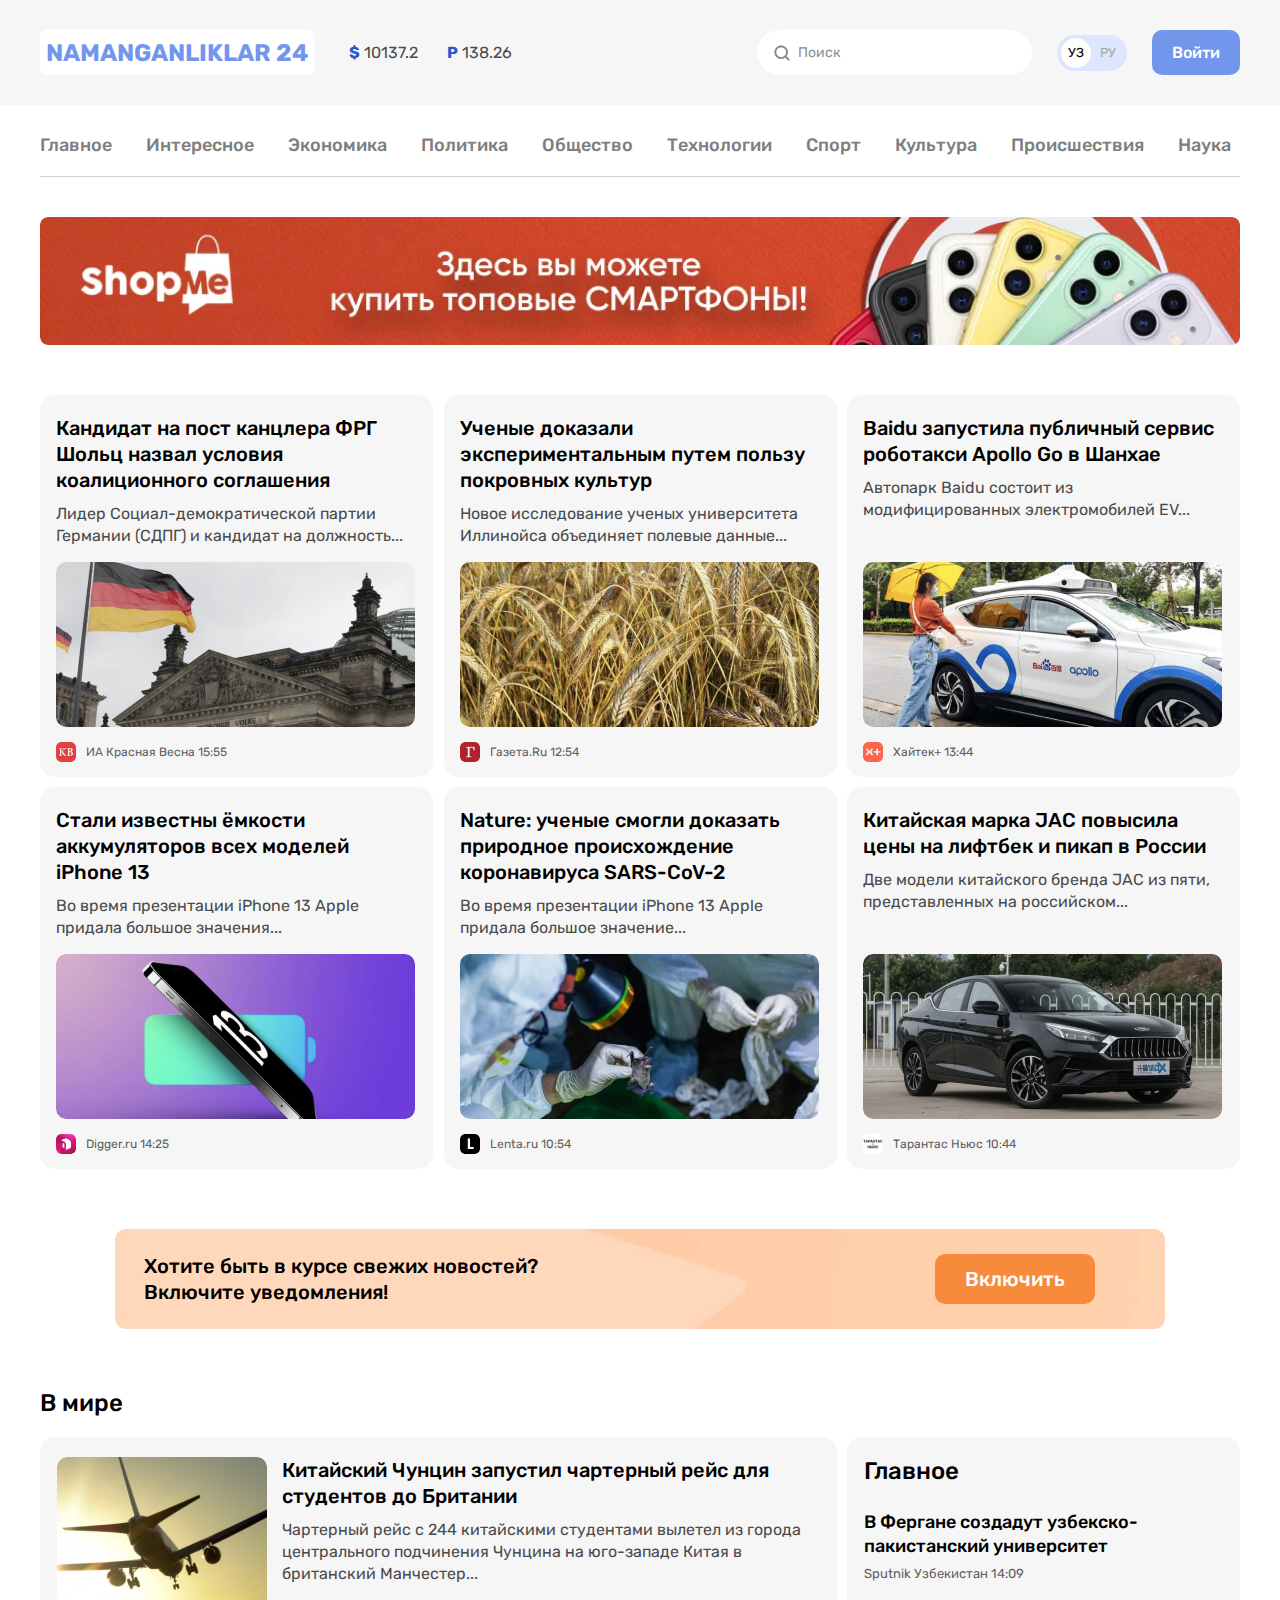
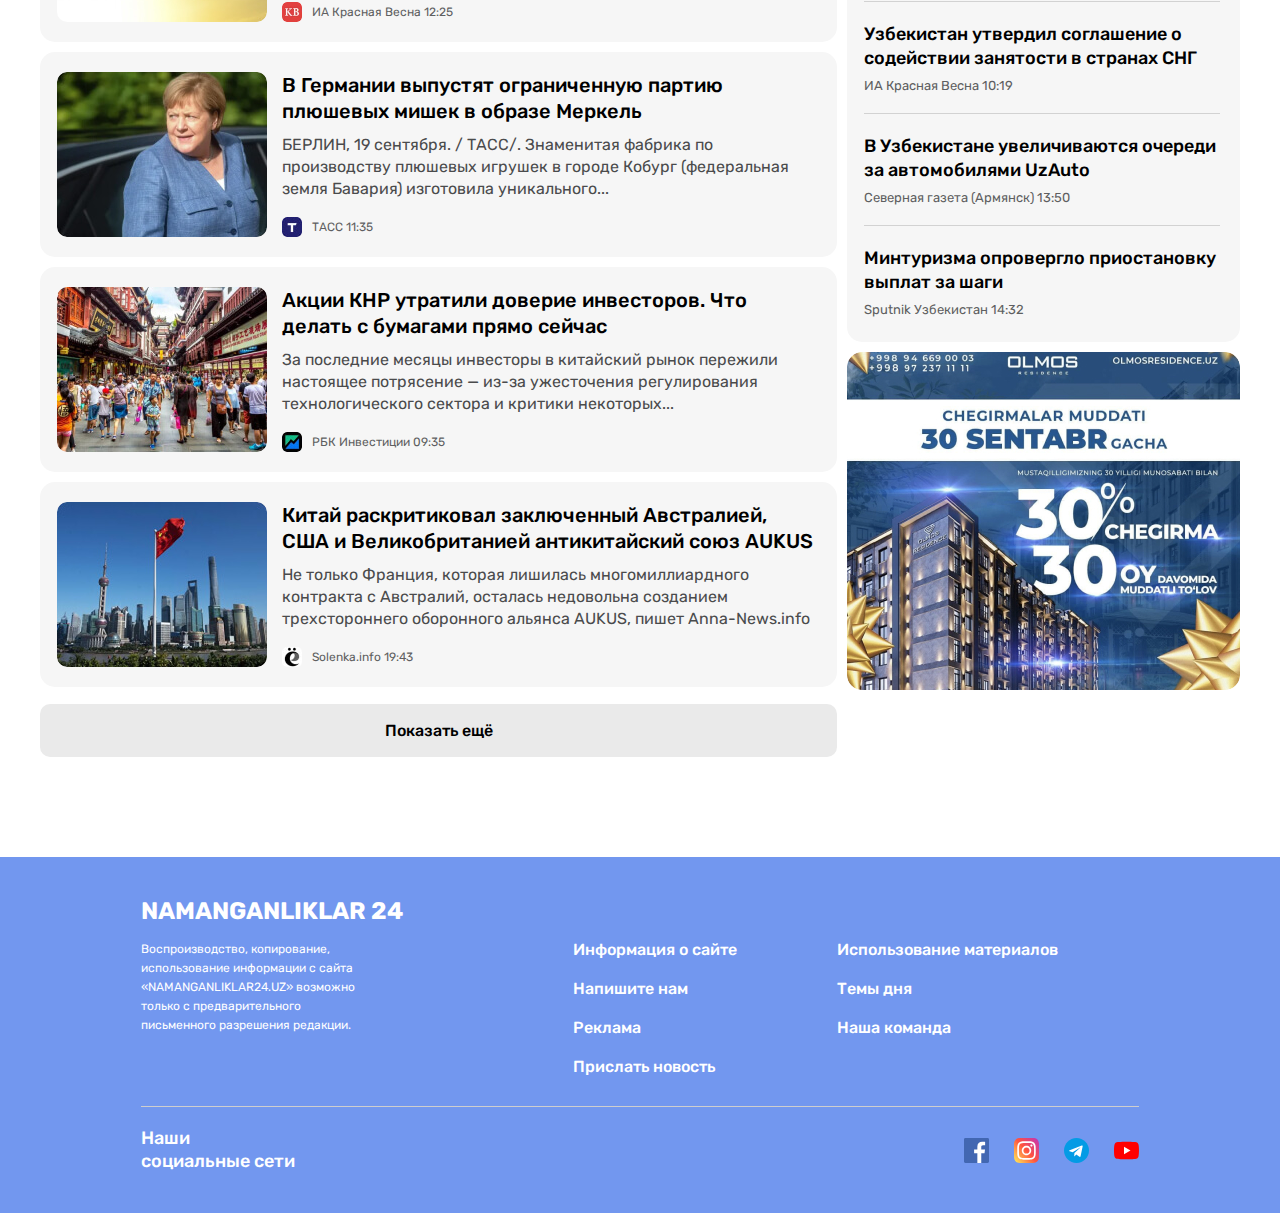
==== index.html @ 3f154f1f "add" ====
<!DOCTYPE html>
<html lang="uz">
<head>
  <meta charset="UTF-8">
  <meta http-equiv="X-UA-Compatible" content="IE=edge">
  <meta name="viewport" content="width=device-width, initial-scale=1.0">
  <title>Namanganliklar 24</title>
  <link rel="preconnect" href="https://fonts.googleapis.com">
  <link rel="preconnect" href="https://fonts.gstatic.com" crossorigin>
  <link href="https://fonts.googleapis.com/css2?family=Rubik:wght@400;500;700&display=swap" rel="stylesheet">
  <link rel="stylesheet" href="/styles/normalize.css">
  <link rel="stylesheet" href="/styles/styles.css">
</head>
<body>
    <header class="site-header">
			<div class="container site-header-wrapper">
				<div class="site-header__col-1">
					<a href="#" class="site-logo site-logo--blue">namanganliklar 24</a>
					<div class="currency-info-wrapper">
						<span class="currency-info">
							<span class="currency-info__icon">&#36;</span>
							10137.2
						</span>
						<span class="currency-info">
							<span class="currency-info__icon">p</span>
							138.26
						</span>
					</div>
				</div>
				<ul class="site-header__col-2">
					<li class=" site-header-lists">
						<form class="search-wrapper" action="https://echo.htmlacademy.ru" method="GET">
							<button type="submit" class="search-button">
								<img class="search-button__img" src="/img/search.svg" alt="search icon">
							</button>
							<input type="search" name="search" id="search" placeholder="Поиск" aria-label="Поиск" required>
						</form>
					</li>
					<li class="lang-current site-header-lists">
						<a class="lang-current__link lang-current--active" href="#">уз</a>
						<a class="lang-current__link" href="#">ру</a>
					</li>
					<li class="site-header-lists">
						<button type="submit" class="btn btn--primary">Войти</button>
					</li>
				</ul>
			</div>
    </header>

	<nav class="navigation">
		<ul class="container site-nav">
			<li class="site-nav-lists">
				<a class="site-nav-links" href="#">Главное</a>
			</li>
			<li class="site-nav-lists">
				<a class="site-nav-links" href="#">Интересное</a>
			</li>
			<li class="site-nav-lists">
				<a class="site-nav-links" href="#">Экономика</a>
			</li>
			<li class="site-nav-lists">
				<a class="site-nav-links" href="#">Политика</a>
			</li>
			<li class="site-nav-lists">
				<a class="site-nav-links" href="#">Общество</a>
			</li>
			<li class="site-nav-lists">
				<a class="site-nav-links" href="#">Технологии</a>
			</li>
			<li class="site-nav-lists">
				<a class="site-nav-links" href="#">Спорт</a>
			</li>
			<li class="site-nav-lists">
				<a class="site-nav-links" href="#">Культура</a>
			</li>
			<li class="site-nav-lists">
				<a class="site-nav-links" href="#">Происшествия</a>
			</li>
			<li class="site-nav-lists">
				<a class="site-nav-links" href="#">Наука</a>
			</li>
		</ul>
		<hr class="highlight-line">
	</nav>
	<aside class="index-promo container">
		<a href="#" target="_blank">
			<img class="index-promo__img" src="/img/index-promo.jpg" alt="smartfon rasmi" width="1200" height="128" srcset="/img/index-promo.jpg 1x, /img/index-promo@2x.jpg 2x">
		</a>
	</aside>

	<main class="main-content">
		<div class="container news-grid">
			<article class="news-grid__item">
				<a href="#" class="news-grid-title title-md">
					Кандидат на пост канцлера ФРГ Шольц назвал условия коалиционного соглашения
				</a>
				<p class="news-grid-text">
					Лидер Социал-демократической партии Германии (СДПГ) и кандидат на должность...
				</p>
				<a class="list-news-img-wrapper" href="#">
					<img class="list-news__img" src="/img/flag-detschland.jpg" alt="flag-detschland" width="359" height="165" srcset="/img/flag-detschland.jpg 1x, /img/flag-detschland@2x.jpg 2x">
				</a>
				<footer class="news-footer-icons">
					<img class="news-footer-icon" src="/img/kv.jpg" alt="icon-krasnaya-vesna" width="20" height="20">
					<span class="news-footer-desc">ИА Красная Весна</span>
					<time class="news-footer-time" datetime="15:55:00">15:55</time>
				</footer>
			</article>
			<article class="news-grid__item">
				<a href="#" class="news-grid-title title-md">
					Ученые доказали экспериментальным путем пользу покровных культур
				</a>
				<p class="news-grid-text">
					Новое исследование ученых университета Иллинойса объединяет полевые данные...
				</p>
				<a class="list-news-img-wrapper" href="#">
					<img class="list-news__img" src="/img/image-2.jpg" alt="wheat" width="359" height="165" srcset="/img/image-2.jpg 1x, /img/image-2@2x.jpg 2x">
				</a>
				<footer class="news-footer-icons">
					<img class="news-footer-icon" src="/img/gazeta-ru.jpg" alt="icon-gazetaRu" width="20" height="20">
					<span class="news-footer-desc">Газета.Ru</span>
					<time class="news-footer-time" datetime="12:54:00">12:54</time>
				</footer>
			</article>
			<article class="news-grid__item">
				<a href="#" class="news-grid-title title-md">
					Baidu запустила публичный сервис роботакси Apollo Go в Шанхае
				</a>
				<p class="news-grid-text">
					Автопарк Baidu состоит из модифицированных электромобилей EV...
				</p>
				<a class="list-news-img-wrapper" href="#">
					<img class="list-news__img" src="/img/image-3.jpg" alt="mashina oldida qiz" width="359" height="165" srcset="/img/image-3.jpg 1x, /img/image-3@2x.jpg 2x">
				</a>
				<footer class="news-footer-icons">
					<img class="news-footer-icon" src="/img/xaytek.jpg" alt="icon-hitech" width="20" height="20">
					<span class="news-footer-desc">Хайтек+</span>
					<time class="news-footer-time" datetime="13:44:00">13:44</time>
				</footer>
			</article>
			<article class="news-grid__item">
				<a href="#" class="news-grid-title title-md">
					Стали известны ёмкости аккумуляторов всех моделей iPhone 13
				</a>
				<p class="news-grid-text">
					Во время презентации iPhone 13 Apple придала большое значения...
				</p>
				<a class="list-news-img-wrapper" href="#">
					<img class="list-news__img" src="/img/image-4.jpg" alt="iphone 13" width="359" height="165" srcset="/img/image-4.jpg 1x, /img/image-4@2x.jpg 2x">
				</a>
				<footer class="news-footer-icons">
					<img class="news-footer-icon" src="/img/digger.jpg" alt="icon-digger" width="20" height="20">
					<span class="news-footer-desc">Digger.ru</span>
					<time class="news-footer-time" datetime="14:25:00">14:25</time>
				</footer>
			</article>
			<article class="news-grid__item">
				<a href="#" class="news-grid-title title-md">
					Nature: ученые смогли доказать природное происхождение коронавируса SARS-CoV-2
				</a>
				<p class="news-grid-text">
					Во время презентации iPhone 13 Apple придала большое значение...
				</p>
				<a class="list-news-img-wrapper" href="#">
					<img class="list-news__img" src="/img/image-5.jpg" alt="doktor" width="359" height="165" srcset="/img/image-5.jpg 1x, /img/image-5@2x.jpg 2x">
				</a>
				<footer class="news-footer-icons">
					<img class="news-footer-icon" src="/img/lenta.jpg" alt="icon-lenta" width="20" height="20">
					<span class="news-footer-desc">Lenta.ru</span>
					<time class="news-footer-time" datetime="10:54:00">10:54</time>
				</footer>
			</article>
			<article class="news-grid__item">
				<a href="#" class="news-grid-title title-md">
					Китайская марка JAC повысила цены на лифтбек и пикап в России
				</a>
				<p class="news-grid-text">
					Две модели китайского бренда JAC из пяти, представленных на российском...
				</p>
				<a class="list-news-img-wrapper" href="#">
					<img class="list-news__img" src="/img/image-6.jpg" alt="img-car" width="359" height="165" srcset="/img/image-6.jpg 1x, /img/image-6@2x.jpg 2x">
				</a>
				<footer class="news-footer-icons">
					<img class="news-footer-icon" src="/img/tarantas-nyus.jpg" alt="icon-tarantas-nyus" width="20" height="20">
					<span class="news-footer-desc">Тарантас Ньюс</span>
					<time class="news-footer-time" datetime="10:44:00">10:44</time>
				</footer>
			</article>
		</div>

		<section class="container">
			<div class="notification-cta">
				<h4 class="notification-cta__title title-md">
					Хотите быть в курсе свежих новостей?
					<br>
					Включите уведомления!
				</h4>
				<button class="btn btn--turn">Включить</button>
			</div>
		</section>
		<section class="container">
			<div class="news-col">
				<div class="news-col__row main-news">
					<h3 class="title-lg main-news__title">В мире</h3>
					<article class="main-news__item">
						<a href="#" class="main-news-img__link">
							<img src="/img/aero.jpg" alt="airplane" class="main-news-img" width="210" height="165" srcset="/img/aero.jpg 1x, /img/aero@2x.jpg 2x">
						</a>
						<div class="main-news__content">
							<a href="#" class="title-md">
								Китайский Чунцин запустил чартерный рейс для студентов до Британии
							</a>
							<p class="main-news__text">
								Чартерный рейс с 244 китайскими студентами вылетел из города центрального подчинения Чунцина на юго-западе Китая в британский Манчестер...
							</p>
							<footer class="news-footer-icons">
								<img class="news-footer-icon" src="/img/kv.jpg" alt="ikonka krasnaya vesna" width="20" height="20" srcset="/img/kv.jpg 1x, /img/kv@2x.jpg 2x">
								<span class="news-footer-desc">ИА Красная Весна</span>
								<time class="news-footer-time" datetime="12:25:00">12:25</time>
							</footer>
						</div>
					</article>
					<article class="main-news__item">
						<a href="#" class="main-news-img__link">
							<img src="/img/women.jpg" alt="women" class="main-news-img" width="210" height="165" srcset="/img/women.jpg 1x, /img/women@2x.jpg 2x">
						</a>
						<div class="main-news__content">
							<a href="#" class="title-md">
								В Германии выпустят ограниченную партию плюшевых мишек в образе Меркель
							</a>
							<p class="main-news__text">
								БЕРЛИН, 19 сентября. / ТАСС/. Знаменитая фабрика по производству плюшевых игрушек в городе Кобург (федеральная земля Бавария) изготовила уникального...
							</p>
							<footer class="news-footer-icons">
								<img class="news-footer-icon" src="/img/tacc.jpg" alt="ikonka tacc" width="20" height="20" srcset="/img/tacc.jpg 1x, /img/tacc@2x.jpg 2x">
								<span class="news-footer-desc">ТАСС</span>
								<time class="news-footer-time" datetime="11:35:00">11:35</time>
							</footer>
						</div>
					</article>
					<article class="main-news__item">
						<a href="#" class="main-news-img__link">
							<img src="/img/aksiya.jpg" alt="bozorda odamla" class="main-news-img" width="210" height="165" srcset="/img/aksiya.jpg 1x, /img/aksiya@2x.jpg 2x">
						</a>
						<div class="main-news__content">
							<a href="#" class="title-md">
								Акции КНР утратили доверие инвесторов. Что делать с бумагами прямо сейчас
							</a>
							<p class="main-news__text">
								За последние месяцы инвесторы в китайский рынок пережили настоящее потрясение — из-за ужесточения регулирования технологического сектора и критики некоторых...
							</p>
							<footer class="news-footer-icons">
								<img class="news-footer-icon" src="/img/icon-rbk.jpg" alt="ikonka rbk" width="20" height="20" srcset="/img/icon-rbk.jpg 1x, /img/icon-rbk@2x.jpg 2x">
								<span class="news-footer-desc">РБК Инвестиции</span>
								<time class="news-footer-time" datetime="09:35:00">09:35</time>
							</footer>
						</div>
					</article>
					<article class="main-news__item">
						<a href="#" class="main-news-img__link">
							<img src="/img/flag-china.jpg" alt="xitoy bayrogi" class="main-news-img" width="210" height="165" srcset="/img/flag-china.jpg 1x, /img/flag-china@2x.jpg 2x">
						</a>
						<div class="main-news__content">
							<a href="#" class="title-md">
								Китай раскритиковал заключенный Австралией, США и Великобританией антикитайский союз AUKUS
							</a>
							<p class="main-news__text">
								Не только Франция, которая лишилась многомиллиардного контракта с Австралий, осталась недовольна созданием трехстороннего оборонного альянса AUKUS, пишет Anna-News.info
							</p>
							<footer class="news-footer-icons">
								<img class="news-footer-icon" src="/img/solenka.jpg" alt="" width="20" height="20" srcset="/img/solenka.jpg 1x, /img/solenka@2x.jpg 2x">
								<span class="news-footer-desc">Solenka.info</span>
								<time class="news-footer-time" datetime="19:43:00">19:43</time>
							</footer>
						</div>
					</article>
					<a href="#" class="show-more">Показать ещё</a>
				</div>
				<div class="news-col__row sidebar">
					<div class="sidebar__row">
						<h3 class="title-lg sidebar__title">Главное</h3>
						<div class="sidebar-content">
							<a href="#" class="title-sm sidebar__subtitle">
								В Фергане создадут узбекско-пакистанский университет
							</a>
							<div class="news-src">
								Sputnik Узбекистан
								<time datetime="14:09:00">14:09</time>
							</div>
						</div>
						<div class="sidebar-content">
							<a href="#" class="title-sm sidebar__subtitle">
								Узбекистан утвердил соглашение о содействии занятости в странах СНГ
							</a>
							<div class="news-src">
								ИА Красная Весна
								<time datetime="10:19:00">10:19</time>
							</div>
						</div>
						<div class="sidebar-content">
							<a href="#" class="title-sm sidebar__subtitle">
								В Узбекистане увеличиваются очереди за автомобилями UzAuto
							</a>
							<div class="news-src">
								Северная газета (Армянск)
								<time datetime="13:50:00">13:50</time>
							</div>
						</div>
						<div class="sidebar-content">
							<a href="#" class="title-sm sidebar__subtitle">
								Минтуризма опровергло приостановку выплат за шаги
							</a>
							<div class="news-src">
								Sputnik Узбекистан
								<time datetime="14:32:00">14:32</time>
							</div>
						</div>
					</div>
					<aside class="sidebar-promo">
						<a class="sidebar-promo__link" href="#" target="_blank">
							<img class="sidebar-promo__img" src="/img/chegirma-30-foiz.jpg" alt="30% chegirma" width="393" height="338" srcset="/img/chegirma-30-foiz.jpg 1x, /img/chegirma-30-foiz@2x.jpg 2x">
						</a>
					</aside>

				</div>
			</div>
		</section>

	</main>

	<!-- SITE FOOTER  -->
	<footer class="site-footer">
		<div class="site-footer-container">
			<div class="site-footer-top">
				<a href="#" class="site-logo site-logo--white">namanganliklar 24</a>
				<div class="site-footer-top__col">
					<p class="site-footer-top__text">
						Воспроизводство, копирование, использование информации с сайта «NAMANGANLIKLAR24.UZ» возможно только с предварительного письменного разрешения редакции.
					</p>
					<ul class="site-footer-top__list">
						<li class="site-footer-top__list-item">
							<a class="site-footer-top__link" href="#">Информация о сайте</a>
						</li>
						<li class="site-footer-top__list-item">
							<a class="site-footer-top__link" href="#">Напишите нам</a>
						</li>
						<li class="site-footer-top__list-item">
							<a class="site-footer-top__link" href="#">Реклама</a>
						</li>
						<li class="site-footer-top__list-item">
							<a class="site-footer-top__link" href="#">Прислать новость</a>
						</li>
					</ul>
					<ul class="site-footer-top__list">
						<li class="site-footer-top__list-item">
							<a class="site-footer-top__link" href="#">Использование материалов</a>
						</li>
						<li class="site-footer-top__list-item">
							<a class="site-footer-top__link" href="#">Темы дня</a>
						</li>
						<li class="site-footer-top__list-item">
							<a class="site-footer-top__link" href="#">Наша команда</a>
						</li>
					</ul>
				</div>
			</div>
			<div class="site-footer-bottom">
				<h5 class="title-sm title-sm--white">Наши <br> социальные сети</h5>
				<ul class="site-footer-bottom__list">
					<li class="site-footer-bottom__list-item">
						<a href="#" class="site-footer-bottom__link">
							<img src="/img/icon-facebook.svg" alt="ikonka facebook" width="25" height="25">
						</a>
					</li>
					<li class="site-footer-bottom__list-item">
						<a href="#" class="site-footer-bottom__link">
							<img src="/img/icon-instagram.svg" alt="ikonka instagram" width="25" height="25">
						</a>
					</li>
					<li class="site-footer-bottom__list-item">
						<a href="#" class="site-footer-bottom__link">
							<img src="/img/icon-telegram.svg" alt="ikonka telegram" width="25" height="25">
						</a>
					</li>
					<li class="site-footer-bottom__list-item">
						<a href="#" class="site-footer-bottom__link">
							<img src="/img/icon-youtube.svg" alt="ikonka youtube" width="25" height="25">
						</a>
					</li>
				</ul>
			</div>
		</div>
	</footer>
</body>
</html>
---- styles/styles.css ----
/* GLOBAL */
*, *::before, *::after {
  box-sizing: border-box;
}
body {
  display: flex;
  flex-direction: column;
  height: 100%;
  margin: 0;
  font-family: "Rubik", "Arial", sans-serif;
  font-size: 16px;
  line-height: 22px;
  color: #4a4b4c;
  background-color: #fff;
}
a {
  display: block;
  text-decoration: none;
  color: #000;
}
p {
  margin: 0;
}
ul {
  margin: 0;
  list-style-type: none;
}
.container {
  width: 100%;
  max-width: 1260px;
  margin: 0 auto;
  padding: 0 30px;
}
button {
  padding: 0;
  cursor: pointer;
}
input {
  padding: 0 6px;
  width: 100%;
}
::placeholder {
  font-size: 14px;
  line-height: 17px;
  color: #8d8d8d;
}
:focus {
  outline: 2px dotted #7296ee;
  outline-offset: 1px;
}
img {
  display: block;
  object-fit: cover;
}
.title-md, .title-lg, .title-sm {
  font-weight: 500;
  color: #000;
}
.title-md {
  display: block;
  margin-bottom: 10px;
  font-size: 20px;
  line-height: 26px;
}
.title-lg {
  margin: 0;
  font-size: 24px;
  line-height: 28px;
}
.title-sm {
  font-size: 18px;
  line-height: 24px;
}
.text-sm {
  font-size: 13px;
  line-height: 15px;
  color: #5e5f61;
}
.more-text {
  font-size: 20px;
  line-height: 30px;
  color: #000;
}
/* HEADER  */
.site-header {
  margin-bottom: 30px;
  padding: 30px 0;
  background-color: #f6f6f6;
}
.site-header-wrapper {
  display: flex;
  justify-content: space-between;
}
.site-header__col-1 {
  display: flex;
  justify-content: space-between;
  align-items: center;
}
.site-logo {
  font-size: 24px;
  font-weight: 700;
  line-height: 28px;
  text-transform: uppercase;
  transition: opacity .4s ease;
}
.site-logo:hover {
  opacity: 0.8;
}
.site-logo:active {
  opacity: 0.6;
}
.site-logo--blue {
  margin-right: 35px;
  padding: 9px 6px 8px;
  border-radius: 7px;
  background-color: #fff;
  color: #7296ee;
}
.currency-info:not(:last-child) {
  margin-right: 25px;
}
.currency-info__icon {
  text-transform: uppercase;
  font-weight: 700;
  line-height: 19px;
  color: #2959ce;
}
.site-header__col-2 {
  display: flex;
  align-items: center;
}
.site-header-lists:not(:last-child) {
  margin-right: 25px;
}
.search-wrapper {
  overflow: hidden;
  display: flex;
  width: 275px;
  height: 45px;
  border-radius: 60px;
}
.search-button {
  padding-left: 15px;
  background-color: #fff;
}
.search-button, #search {
  border: none;
}
.search-button__img {
  vertical-align: bottom;
}
.lang-current {
  display: flex;
  justify-content: space-around;
  width: 70px;
  padding: 3px;
  border-radius: 39px;
  background-color: #dce6ff;
}
.lang-current__link {
  width: 30px;
  display: inline-block;
  border-radius: 50%;
  font-size: 13px;
  line-height: 30px;
  text-transform: uppercase;
  text-align: center;
  color: #a6a6a6;
}
.lang-current--active {
  color: #000;
  background-color: #fff;
}
.btn {
  font-weight: 500;
  line-height: 19px;
  border:none;
  border-radius: 10px;
  padding: 13px 20px;
  color: #fff;
  transition: opacity .4s ease;
}
.btn:hover {
  opacity:0.8;
}
.btn:active {
  opacity:0.6;
}
.btn--primary {
  background-color: #7296ec;
}
/* NAVIGATION */
.navigation {
  margin-bottom: 40px;
}
.site-nav {
  display: flex;
  align-items: center;
  flex-wrap: wrap;
  margin-bottom: 16px;
}
.highlight-line {
  max-width: 1200px;
  height: 1px;
  margin: 0 auto;
  border: none;
  background-color: #d1d1d1;
}
.site-nav-lists:not(:last-child) {
  margin-right: 34px;
}
.site-nav-links {
  display: block;
  margin-bottom: 4px;
  font-size: 18px;
  font-weight: 500;
  line-height: 21px;
  color: #7f7f7f;
  transition: opacity .4s ease;
}
.site-nav-links:hover {
  opacity:0.8;
}
.site-nav-links:active {
  opacity:0.6;
}
.index-promo {
  margin-bottom: 50px;
}
.index-promo__img {
  display: block;
  border-radius: 8px;
}
.main-content {
  flex-grow: 1;
  padding-bottom: 100px;
}
.news-grid {
  display: flex;
  justify-content: space-between;
  flex-wrap: wrap;
  margin-bottom: 50px;
}
.news-grid__item {
  display: flex;
  justify-content: space-between;
  flex-direction: column;
  max-width: 393px;
  margin-bottom: 10px;
  padding:20px 16px 15px;
  border-radius: 15px;
  background-color: #f6f6f6;
}
.news-grid-title {
  display: inline-block;
  transition: color .4s ease, opacity .4s ease;
}
.news-grid-title:hover {
  color:#7296ee;
}
.news-grid-title:active {
  opacity:0.6;
}
.news-grid-text {
  margin-bottom: 15px;
  flex-grow: 1;
}
.list-news-img-wrapper {
  display: block;
  margin-bottom: 15px;
}
.list-news__img {
  display: block;
  border-radius: 10px;
}
.news-footer-icons {
  display: flex;
  align-items: center;
}
.news-footer-icon {
  margin-right: 10px;
  border-radius: 5px;
}
.news-footer-desc, .news-footer-time {
  font-size: 12px;
  line-height: 14px;
  color: #5e5f61;
}
.news-footer-desc {
  margin-right: 3px;
}

/* SITE-CTA */
.notification-cta {
  display: flex;
  justify-content: space-between;
  align-items: center;
  margin-left: 75px;
  margin-right: 75px;
  margin-bottom: 60px;
  padding: 24px 70px 24px 29px;
  border-radius:10px;
  background-image: url(/img/bg-notif.jpg);
  background-repeat: no-repeat;
  background-size: cover;
  background-position: center;
}
.notification-cta__title {
  margin: 0;
}
.btn--turn {
  font-size: 20px;
  line-height: 24px;
  background-color: #f78b3b;
  padding-right: 30px;
  padding-left: 30px;
}

.main-news__title {
  margin-top: 0;
  margin-bottom: 20px;
}
.news-col {
  display: flex;
  flex-wrap: wrap;
  margin-left: -10px;
}
.news-col__row {
  margin-left: 10px;
}
.main-news {
}
.main-news__item {
  width: 797px;
  display: flex;
  padding: 20px 20px 20px 17px;
  border-radius:15px;
  background-color:#f6f6f6;
}
.main-news__item:not(:last-of-type) {
  margin-bottom: 10px;
}
.main-news-img__link {
  margin-right: 15px;
}
.main-news-img {
  display: block;
  border-radius:10px;
}
.main-news__content {
}
.title-md {
}
.main-news__text {
  margin-bottom: 17px;
}
.news-footer-icons {
}
.news-footer-icon {
}
.news-footer-desc {
}
.news-footer-time {
}
.show-more {
  display: block;
  border-radius:10px;
  margin-top: 17px;
  padding-top: 17px;
  padding-bottom: 17px;
  font-weight: 500;
  font-size: 16px;
  line-height: 19px;
  text-align: center;
  background-color:#eaeaea;
}
.sidebar {
  padding-top: 48px;
  width: 393px;
}
.sidebar__row {
  padding-top: 20px;
  padding-left: 17px;
  padding-right: 20px;
  padding-bottom: 25px;
  margin-bottom: 10px;
  background-color:#f6f6f6;
  border-radius:15px;
}
.sidebar__title {
  margin-bottom: 25px;
}
.sidebar-content:not(:last-of-type) {
  padding-bottom: 20px;
  margin-bottom: 20px;


}
.sidebar-content:not(:last-of-type) {
  border-bottom: 1px solid #d2d2d2;
}
.sidebar__subtitle {
  margin-bottom: 8px;
}
.news-src {
  font-size: 13px;
  line-height: 15px;
  color: #5e5f61;
}
.sidebar-promo {
}
.sidebar-promo__link {

}
.sidebar-promo__img {
  border-radius: 15px;
}

/* SITE-FOOTER  */

.site-footer {
  padding: 40px 0;
  background-color: #7297ef;
}
.site-logo--white, .site-footer-top__link, .site-footer-top__text {
  color: #fff;
}
.site-footer-container {
  max-width: 998px;
  width: 100%;
  margin: 0 auto;
}
.site-footer-top {
  padding-bottom: 30px;
  margin-bottom: 20px;
  border-bottom:1px solid #cecece;
}
.site-logo--white {
  margin-bottom: 15px;
}
.site-footer-top__col {
  display: flex;
}
.site-footer-top__text {
  max-width: 229px;
  margin-right: 203px;
  font-size: 12px;
  line-height: 19px;
}
.site-footer-top__list {
  padding: 0;
}
.site-footer-top__list:first-of-type {
  margin-right: 100px;
}
.site-footer-top__list-item:not(:last-child) {
  margin-bottom: 20px;
}
.site-footer-top__link {
  font-weight: 500;
  line-height: 19px;
  transition: opacity .4s ease;
}
.site-footer-top__link:hover {
  opacity:0.6;
}
.site-footer-top__link:active {
  opacity:0.4;
}

.site-footer-bottom {
  display: flex;
  justify-content: space-between;
  align-items: center;
}
.title-sm--white {
  margin: 0;
  line-height: 23px;
  color: #fff;
}
.site-footer-bottom__list {
  padding-left: 0;
  display: flex;
}
.site-footer-bottom__list-item:not(:last-child) {
  margin-right: 25px;
}
.site-footer-bottom__list-item {
  transition: transform .4s ease;
}
.site-footer-bottom__list-item:hover {
  transform: translateY(-5px);
}
.site-footer-bottom__list-item:active {
  transform: scale(1.5);
}



@media
only screen and (-webkit-min-device-pixel-ratio: 2),
only screen and (   min--moz-device-pixel-ratio: 2),
only screen and (     -o-min-device-pixel-ratio: 2/1),
only screen and (        min-device-pixel-ratio: 2),
only screen and (                min-resolution: 192dpi),
only screen and (                min-resolution: 2dppx) { 
  .notification-cta {
    background-image: url(/img/bg-notif@2x.jpg);
  }

}
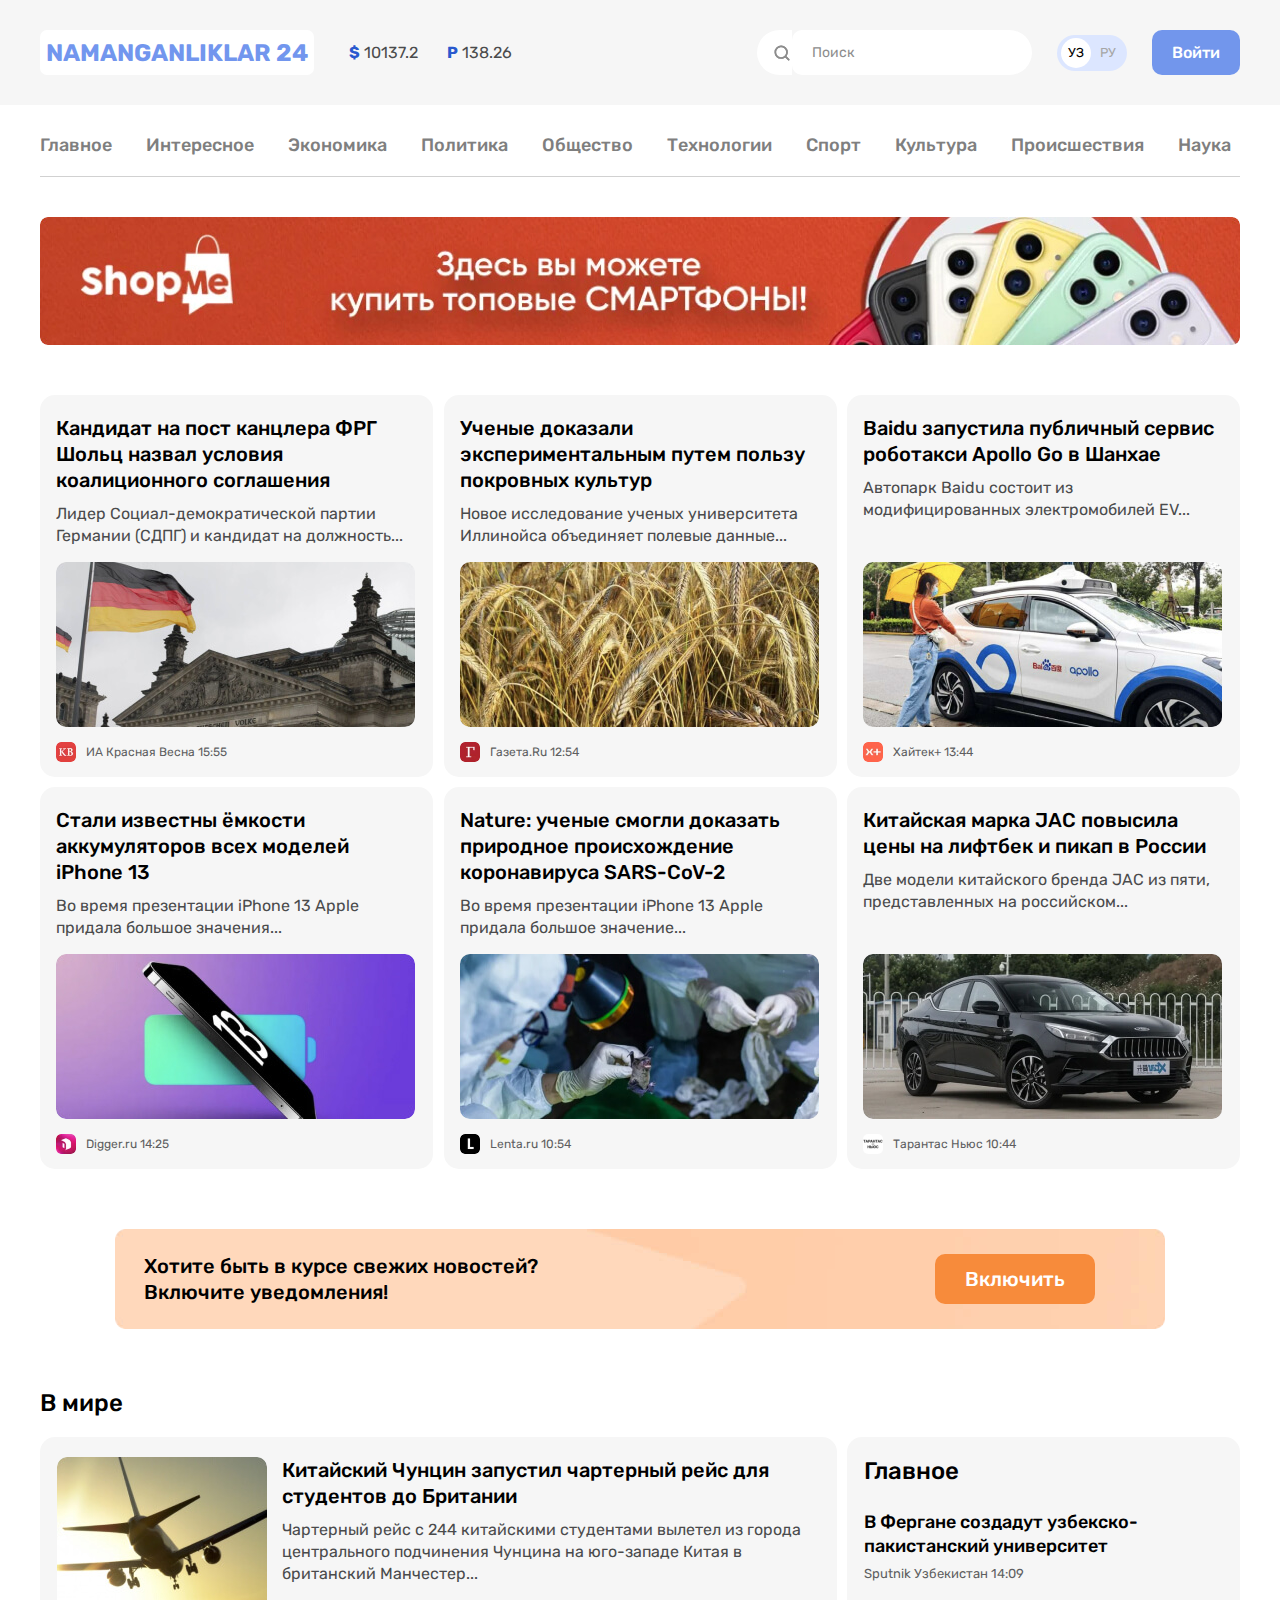
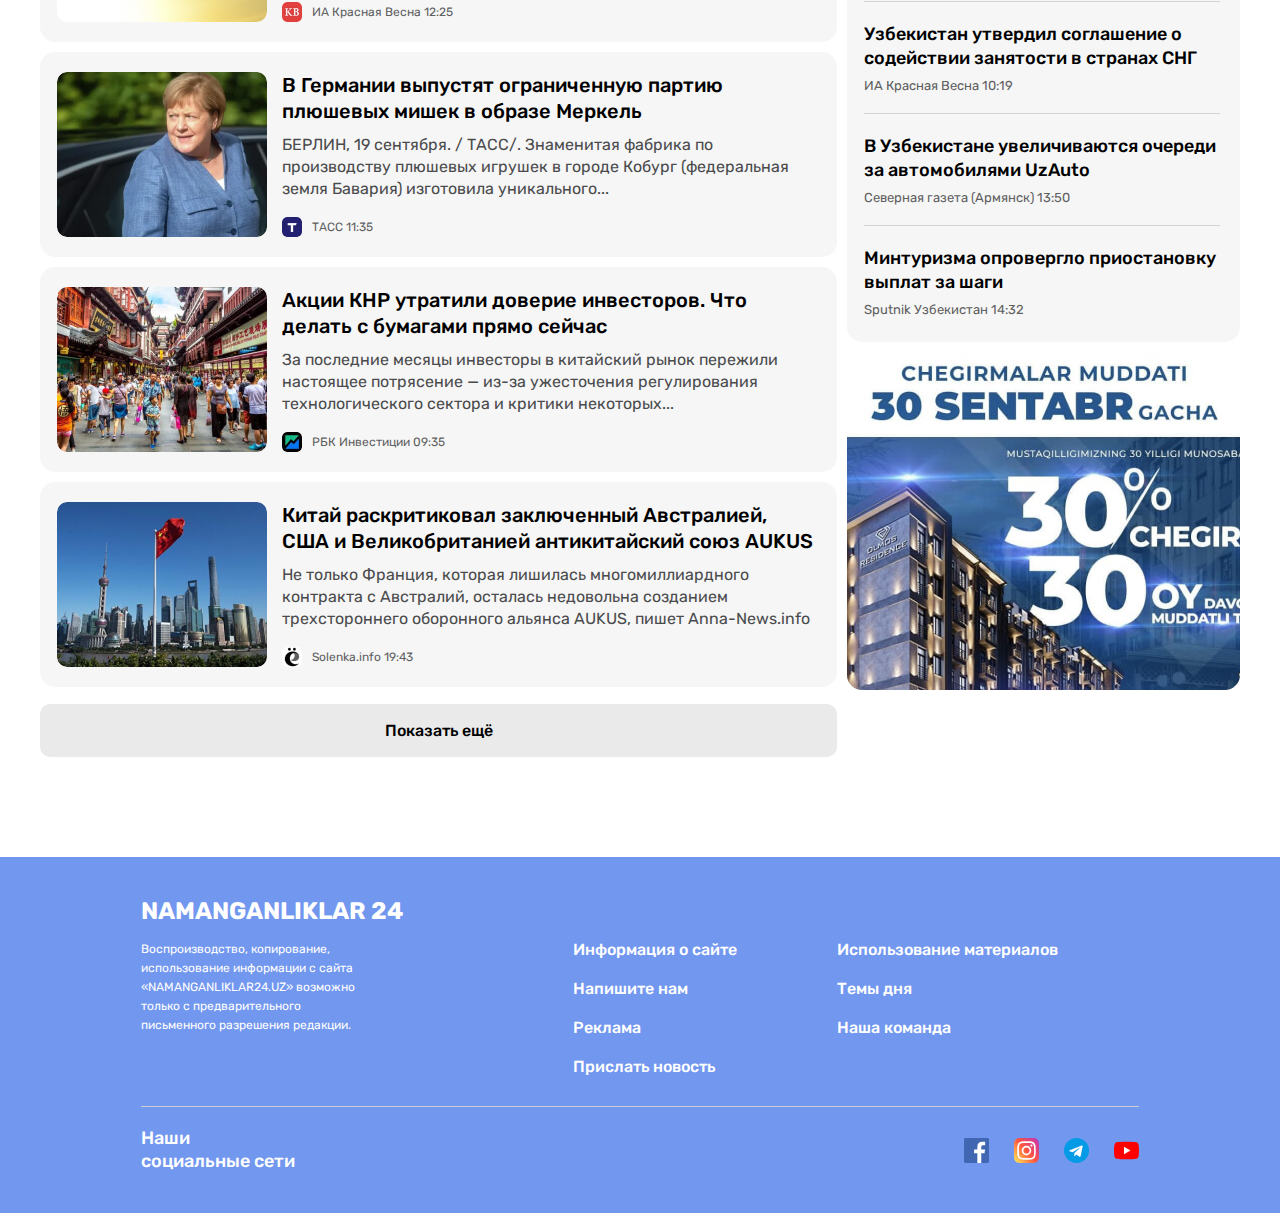
==== commit a5dccd84: "add transition for titles" ====
--- a/index.html
+++ b/index.html
@@ -1,4 +1,3 @@
-
 <!DOCTYPE html>
 <html lang="uz">
 <head>
@@ -13,6 +12,7 @@
   <link rel="stylesheet" href="/styles/styles.css">
 </head>
 <body>
+
     <header class="site-header">
 			<div class="container site-header-wrapper">
 				<div class="site-header__col-1">
@@ -51,10 +51,10 @@
 	<nav class="navigation">
 		<ul class="container site-nav">
 			<li class="site-nav-lists">
-				<a class="site-nav-links" href="#">Главное</a>
-			</li>
-			<li class="site-nav-lists">
-				<a class="site-nav-links" href="#">Интересное</a>
+				<a class="site-nav-links" href="/index.html">Главное</a>
+			</li>
+			<li class="site-nav-lists">
+				<a class="site-nav-links" href="/interesting.html">Интересное</a>
 			</li>
 			<li class="site-nav-lists">
 				<a class="site-nav-links" href="#">Экономика</a>
@@ -92,7 +92,7 @@
 	<main class="main-content">
 		<div class="container news-grid">
 			<article class="news-grid__item">
-				<a href="#" class="news-grid-title title-md">
+				<a href="#" class="news-grid-title title-md title-transition">
 					Кандидат на пост канцлера ФРГ Шольц назвал условия коалиционного соглашения
 				</a>
 				<p class="news-grid-text">
@@ -108,7 +108,7 @@
 				</footer>
 			</article>
 			<article class="news-grid__item">
-				<a href="#" class="news-grid-title title-md">
+				<a href="#" class="news-grid-title title-md title-transition">
 					Ученые доказали экспериментальным путем пользу покровных культур
 				</a>
 				<p class="news-grid-text">
@@ -124,7 +124,7 @@
 				</footer>
 			</article>
 			<article class="news-grid__item">
-				<a href="#" class="news-grid-title title-md">
+				<a href="#" class="news-grid-title title-md title-transition">
 					Baidu запустила публичный сервис роботакси Apollo Go в Шанхае
 				</a>
 				<p class="news-grid-text">
@@ -140,7 +140,7 @@
 				</footer>
 			</article>
 			<article class="news-grid__item">
-				<a href="#" class="news-grid-title title-md">
+				<a href="#" class="news-grid-title title-md title-transition">
 					Стали известны ёмкости аккумуляторов всех моделей iPhone 13
 				</a>
 				<p class="news-grid-text">
@@ -156,7 +156,7 @@
 				</footer>
 			</article>
 			<article class="news-grid__item">
-				<a href="#" class="news-grid-title title-md">
+				<a href="#" class="news-grid-title title-md title-transition">
 					Nature: ученые смогли доказать природное происхождение коронавируса SARS-CoV-2
 				</a>
 				<p class="news-grid-text">
@@ -172,7 +172,7 @@
 				</footer>
 			</article>
 			<article class="news-grid__item">
-				<a href="#" class="news-grid-title title-md">
+				<a href="#" class="news-grid-title title-md title-transition">
 					Китайская марка JAC повысила цены на лифтбек и пикап в России
 				</a>
 				<p class="news-grid-text">
@@ -208,7 +208,7 @@
 							<img src="/img/aero.jpg" alt="airplane" class="main-news-img" width="210" height="165" srcset="/img/aero.jpg 1x, /img/aero@2x.jpg 2x">
 						</a>
 						<div class="main-news__content">
-							<a href="#" class="title-md">
+							<a href="#" class="title-md title-transition">
 								Китайский Чунцин запустил чартерный рейс для студентов до Британии
 							</a>
 							<p class="main-news__text">
@@ -226,7 +226,7 @@
 							<img src="/img/women.jpg" alt="women" class="main-news-img" width="210" height="165" srcset="/img/women.jpg 1x, /img/women@2x.jpg 2x">
 						</a>
 						<div class="main-news__content">
-							<a href="#" class="title-md">
+							<a href="#" class="title-md title-transition">
 								В Германии выпустят ограниченную партию плюшевых мишек в образе Меркель
 							</a>
 							<p class="main-news__text">
@@ -244,7 +244,7 @@
 							<img src="/img/aksiya.jpg" alt="bozorda odamla" class="main-news-img" width="210" height="165" srcset="/img/aksiya.jpg 1x, /img/aksiya@2x.jpg 2x">
 						</a>
 						<div class="main-news__content">
-							<a href="#" class="title-md">
+							<a href="#" class="title-md title-transition">
 								Акции КНР утратили доверие инвесторов. Что делать с бумагами прямо сейчас
 							</a>
 							<p class="main-news__text">
@@ -262,7 +262,7 @@
 							<img src="/img/flag-china.jpg" alt="xitoy bayrogi" class="main-news-img" width="210" height="165" srcset="/img/flag-china.jpg 1x, /img/flag-china@2x.jpg 2x">
 						</a>
 						<div class="main-news__content">
-							<a href="#" class="title-md">
+							<a href="#" class="title-md title-transition">
 								Китай раскритиковал заключенный Австралией, США и Великобританией антикитайский союз AUKUS
 							</a>
 							<p class="main-news__text">
@@ -281,7 +281,7 @@
 					<div class="sidebar__row">
 						<h3 class="title-lg sidebar__title">Главное</h3>
 						<div class="sidebar-content">
-							<a href="#" class="title-sm sidebar__subtitle">
+							<a href="#" class="title-sm sidebar__subtitle title-transition">
 								В Фергане создадут узбекско-пакистанский университет
 							</a>
 							<div class="news-src">
@@ -290,7 +290,7 @@
 							</div>
 						</div>
 						<div class="sidebar-content">
-							<a href="#" class="title-sm sidebar__subtitle">
+							<a href="#" class="title-sm sidebar__subtitle title-transition">
 								Узбекистан утвердил соглашение о содействии занятости в странах СНГ
 							</a>
 							<div class="news-src">
@@ -299,7 +299,7 @@
 							</div>
 						</div>
 						<div class="sidebar-content">
-							<a href="#" class="title-sm sidebar__subtitle">
+							<a href="#" class="title-sm sidebar__subtitle title-transition">
 								В Узбекистане увеличиваются очереди за автомобилями UzAuto
 							</a>
 							<div class="news-src">
@@ -308,7 +308,7 @@
 							</div>
 						</div>
 						<div class="sidebar-content">
-							<a href="#" class="title-sm sidebar__subtitle">
+							<a href="#" class="title-sm sidebar__subtitle title-transition">
 								Минтуризма опровергло приостановку выплат за шаги
 							</a>
 							<div class="news-src">
@@ -319,7 +319,7 @@
 					</div>
 					<aside class="sidebar-promo">
 						<a class="sidebar-promo__link" href="#" target="_blank">
-							<img class="sidebar-promo__img" src="/img/chegirma-30-foiz.jpg" alt="30% chegirma" width="393" height="338" srcset="/img/chegirma-30-foiz.jpg 1x, /img/chegirma-30-foiz@2x.jpg 2x">
+							<img class="sidebar-promo__img" src="/img/30-chegirma.jpg" alt="30% chegirma" width="393" height="338" srcset="/img/30-chegirma.jpg 1x, /img/30-chegirma@2x.jpg 2x">
 						</a>
 					</aside>
 
@@ -343,7 +343,7 @@
 							<a class="site-footer-top__link" href="#">Информация о сайте</a>
 						</li>
 						<li class="site-footer-top__list-item">
-							<a class="site-footer-top__link" href="#">Напишите нам</a>
+							<a class="site-footer-top__link" href="/write-to-us.html">Напишите нам</a>
 						</li>
 						<li class="site-footer-top__list-item">
 							<a class="site-footer-top__link" href="#">Реклама</a>
--- a/styles/styles.css
+++ b/styles/styles.css
@@ -1,6 +1,9 @@
 /* GLOBAL */
 *, *::before, *::after {
   box-sizing: border-box;
+}
+html {
+  height: 100%;
 }
 body {
   display: flex;
@@ -55,6 +58,13 @@
 .title-md, .title-lg, .title-sm {
   font-weight: 500;
   color: #000;
+  transition:color .3s ease;
+}
+.title-transition:hover {
+  color:#7296ee;
+}
+.title-transition:active {
+  color:#517ee6;
 }
 .title-md {
   display: block;
@@ -347,10 +357,6 @@
   display: block;
   border-radius:10px;
 }
-.main-news__content {
-}
-.title-md {
-}
 .main-news__text {
   margin-bottom: 17px;
 }
@@ -373,6 +379,13 @@
   line-height: 19px;
   text-align: center;
   background-color:#eaeaea;
+  transition:background-color .4s ease;
+}
+.show-more:hover {
+  background-color:rgba(0, 0, 0, 0.15);
+}
+.show-more:active {
+  background-color:rgba(0, 0, 0, 0.2);
 }
 .sidebar {
   padding-top: 48px;
@@ -495,6 +508,86 @@
   transform: scale(1.5);
 }
 
+/* page write-to-us  */
+.main-content {
+}
+.container {
+}
+.title-lg {
+}
+.write-to-us__title {
+  margin-bottom: 20px;
+}
+.write-to-us-wrapper {
+  display: flex;
+}
+.write-to-us__form {
+  flex-grow: 1;
+  margin-right: 10px;
+}
+.write-to-us__inputs {
+  margin-bottom: 20px;
+}
+.write-to-us-wrapper {
+  display: flex;
+}
+.name-number-wrapper {
+  display: flex;
+  margin-bottom: 10px;
+}
+.input-name {
+  margin-right: 10px;
+}
+.input-email {
+  margin-bottom: 10px;
+}
+input, textarea {
+  padding: 18px 20px;
+  border: 1px solid rgba(0, 0, 0, 0.2);
+  border-radius:10px;
+}
+textarea {
+  display: block;
+  resize: none;
+  width: 100%;
+  min-height: 180px;
+}
+.textarea-message {
+  margin: 0;
+}
+.btn-wrapper {
+  text-align: right;
+}
+.btn-send {
+  padding: 17px 30px;
+}
+.our-info {
+  flex-grow: 1;
+  height: 310px;
+  padding: 40px 25px;
+  background-color:#f6f6f6;
+  border-radius:10px;
+}
+.our-info-item:not(:last-child) {
+  border-bottom: 1px solid #d2d2d2;
+  margin-bottom: 20px;
+}
+.our-info__title {
+  margin: 0;
+  margin-bottom: 7px;
+  font-weight: 500;
+  font-size: 20px;
+  line-height: 24px;
+  color:#000;
+}
+.our-info__text {
+  margin-bottom: 20px;
+  line-height: 19px;
+  color:#000;
+}
+
+
+
 
 
 @media
@@ -503,7 +596,7 @@
 only screen and (     -o-min-device-pixel-ratio: 2/1),
 only screen and (        min-device-pixel-ratio: 2),
 only screen and (                min-resolution: 192dpi),
-only screen and (                min-resolution: 2dppx) { 
+only screen and (                min-resolution: 2dppx) {
   .notification-cta {
     background-image: url(/img/bg-notif@2x.jpg);
   }
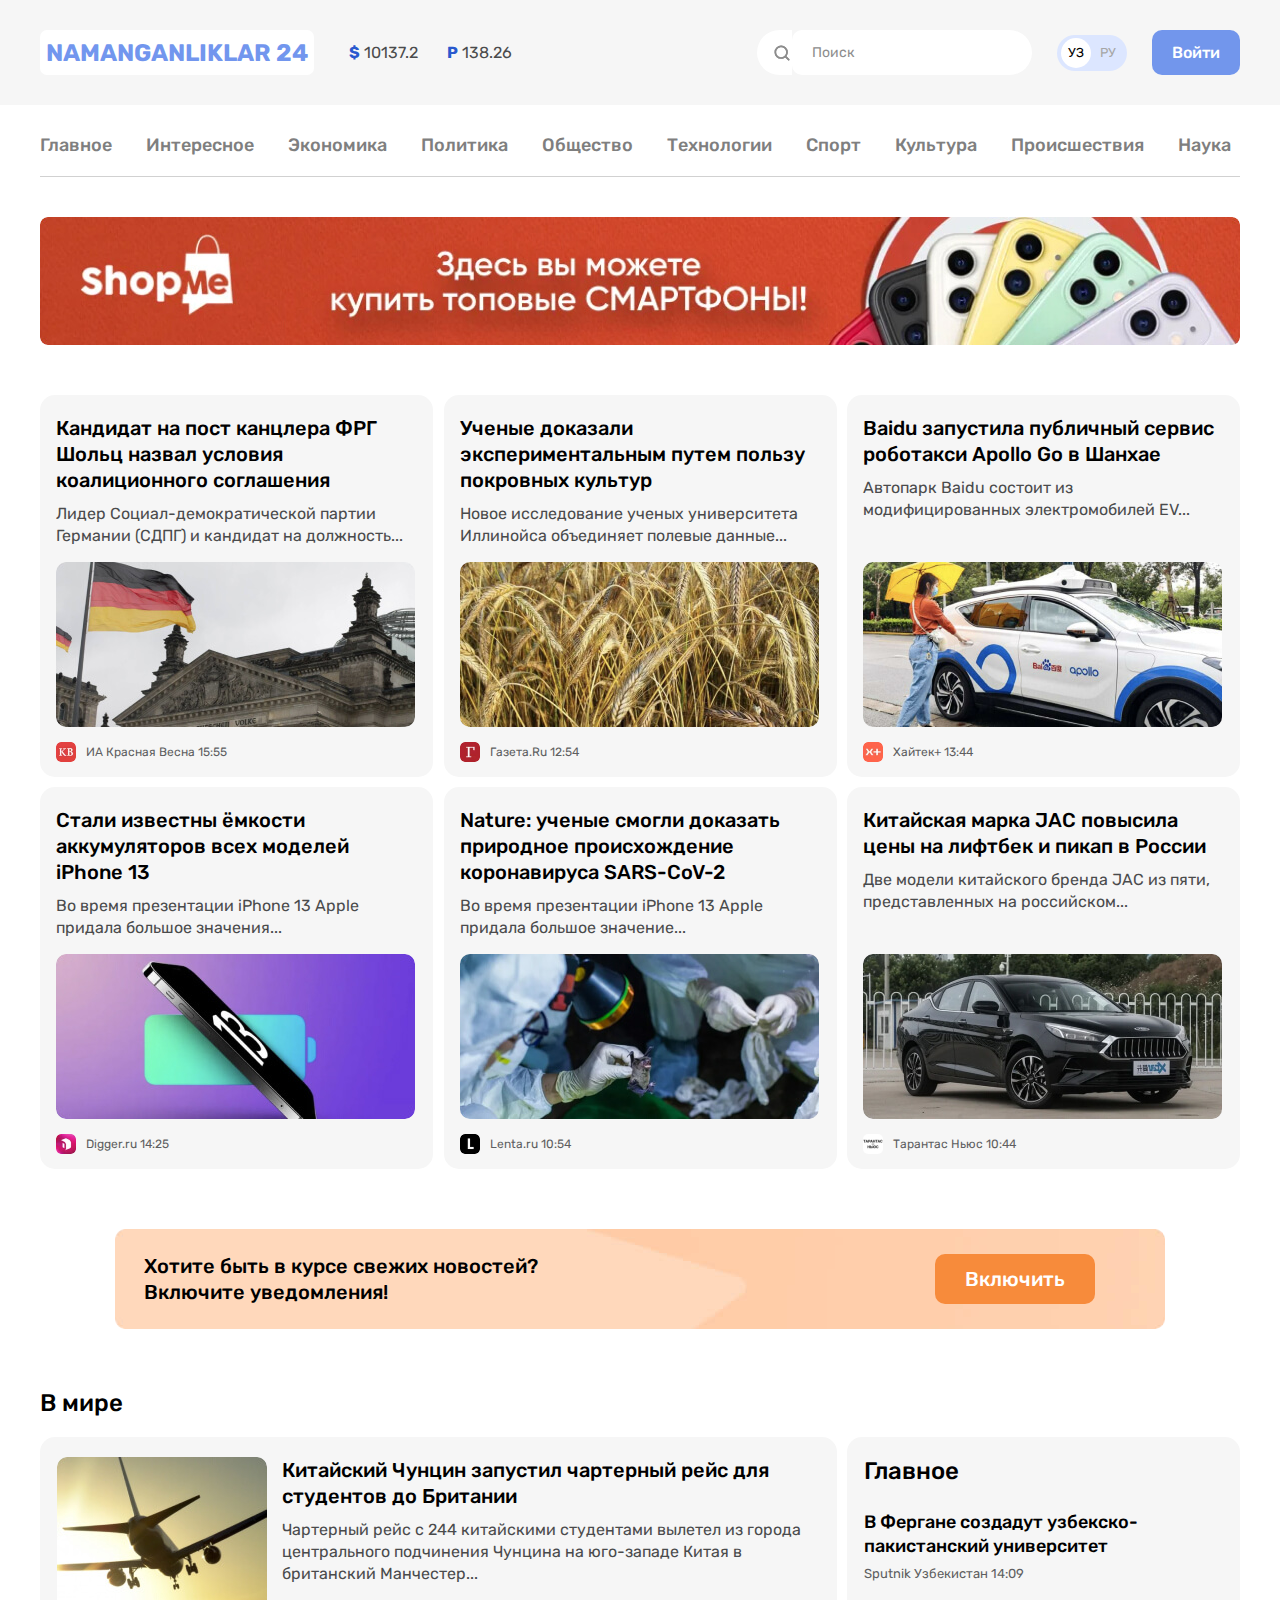
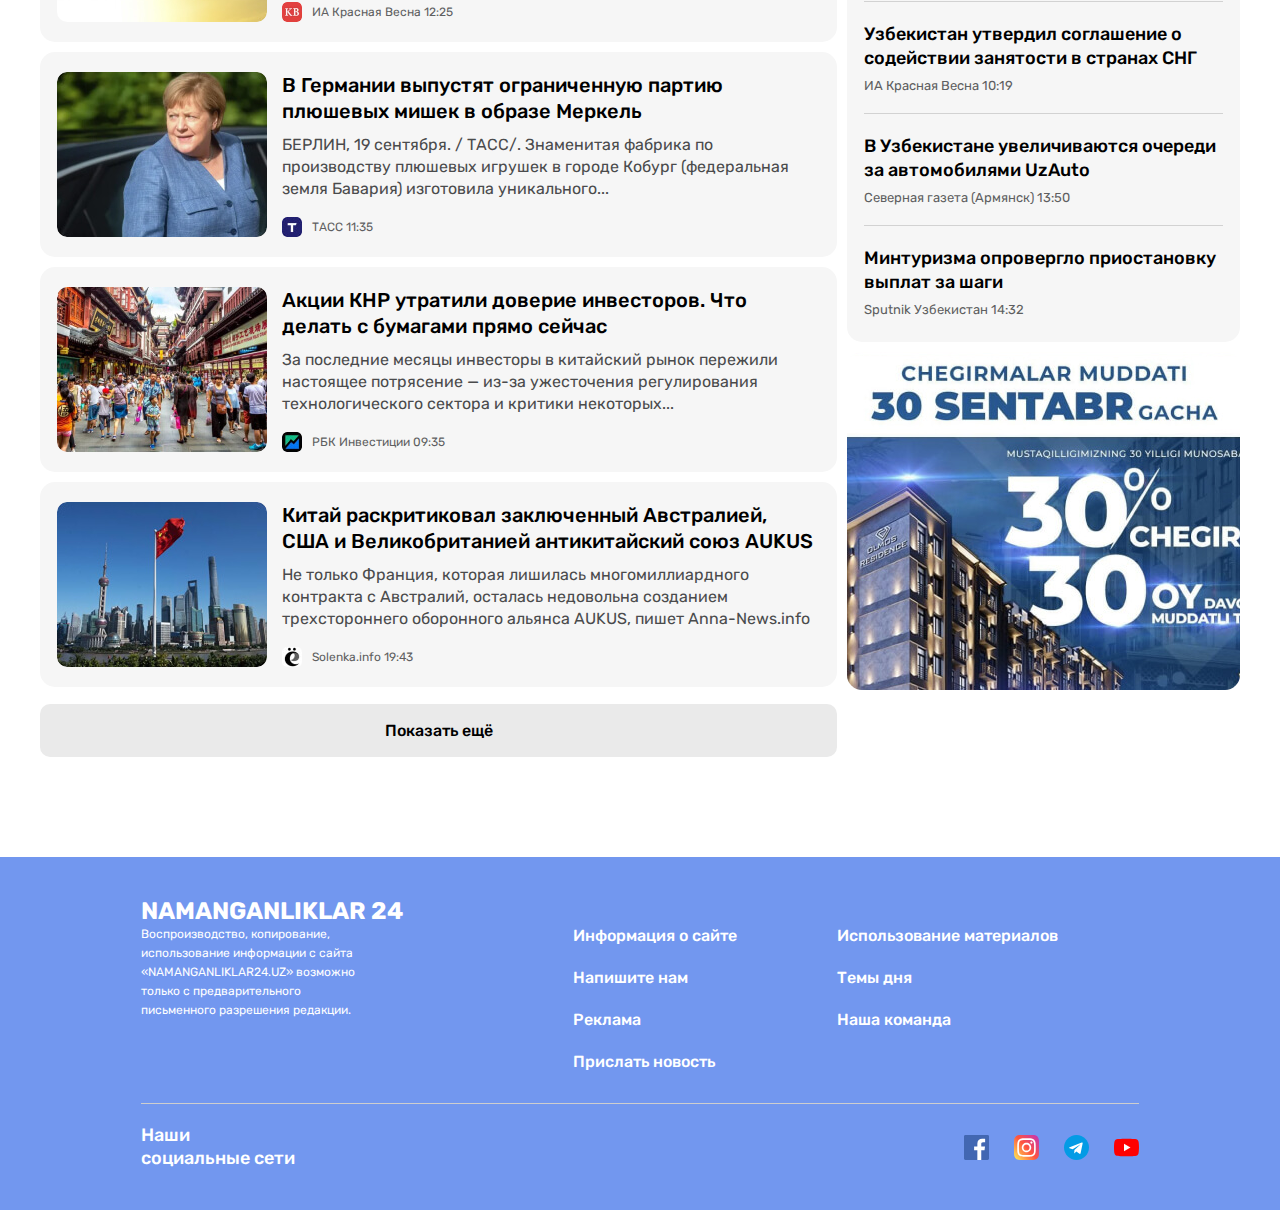
==== commit e8bce72d: "optimisation" ====
--- a/index.html
+++ b/index.html
@@ -92,9 +92,11 @@
 	<main class="main-content">
 		<div class="container news-grid">
 			<article class="news-grid__item">
-				<a href="#" class="news-grid-title title-md title-transition">
-					Кандидат на пост канцлера ФРГ Шольц назвал условия коалиционного соглашения
-				</a>
+				<h4 class="news-grid-title title-md">
+					<a class="title-transition" href="#">
+						Кандидат на пост канцлера ФРГ Шольц назвал условия коалиционного соглашения
+					</a>
+				</h4>
 				<p class="news-grid-text">
 					Лидер Социал-демократической партии Германии (СДПГ) и кандидат на должность...
 				</p>
@@ -108,9 +110,11 @@
 				</footer>
 			</article>
 			<article class="news-grid__item">
-				<a href="#" class="news-grid-title title-md title-transition">
-					Ученые доказали экспериментальным путем пользу покровных культур
-				</a>
+				<h4 class="news-grid-title title-md">
+					<a class="title-transition" href="#">
+						Ученые доказали экспериментальным путем пользу покровных культур
+					</a>
+				</h4>
 				<p class="news-grid-text">
 					Новое исследование ученых университета Иллинойса объединяет полевые данные...
 				</p>
@@ -124,9 +128,11 @@
 				</footer>
 			</article>
 			<article class="news-grid__item">
-				<a href="#" class="news-grid-title title-md title-transition">
-					Baidu запустила публичный сервис роботакси Apollo Go в Шанхае
-				</a>
+				<h4 class="news-grid-title title-md">
+					<a class="title-transition" href="#">
+						Baidu запустила публичный сервис роботакси Apollo Go в Шанхае
+					</a>
+				</h4>
 				<p class="news-grid-text">
 					Автопарк Baidu состоит из модифицированных электромобилей EV...
 				</p>
@@ -140,9 +146,11 @@
 				</footer>
 			</article>
 			<article class="news-grid__item">
-				<a href="#" class="news-grid-title title-md title-transition">
-					Стали известны ёмкости аккумуляторов всех моделей iPhone 13
-				</a>
+				<h4 class="news-grid-title title-md">
+					<a class="title-transition" href="#">
+						Стали известны ёмкости аккумуляторов всех моделей iPhone 13
+					</a>
+				</h4>
 				<p class="news-grid-text">
 					Во время презентации iPhone 13 Apple придала большое значения...
 				</p>
@@ -156,9 +164,11 @@
 				</footer>
 			</article>
 			<article class="news-grid__item">
-				<a href="#" class="news-grid-title title-md title-transition">
-					Nature: ученые смогли доказать природное происхождение коронавируса SARS-CoV-2
-				</a>
+				<h4 class="news-grid-title title-md">
+					<a class="title-transition" href="#">
+						Nature: ученые смогли доказать природное происхождение коронавируса SARS-CoV-2
+					</a>
+				</h4>
 				<p class="news-grid-text">
 					Во время презентации iPhone 13 Apple придала большое значение...
 				</p>
@@ -172,9 +182,9 @@
 				</footer>
 			</article>
 			<article class="news-grid__item">
-				<a href="#" class="news-grid-title title-md title-transition">
-					Китайская марка JAC повысила цены на лифтбек и пикап в России
-				</a>
+				<h4 class="news-grid-title title-md">
+					<a class="title-transition" href="#">Китайская марка JAC повысила цены на лифтбек и пикап в России</a>
+				</h4>
 				<p class="news-grid-text">
 					Две модели китайского бренда JAC из пяти, представленных на российском...
 				</p>
@@ -208,9 +218,9 @@
 							<img src="/img/aero.jpg" alt="airplane" class="main-news-img" width="210" height="165" srcset="/img/aero.jpg 1x, /img/aero@2x.jpg 2x">
 						</a>
 						<div class="main-news__content">
-							<a href="#" class="title-md title-transition">
-								Китайский Чунцин запустил чартерный рейс для студентов до Британии
-							</a>
+							<h4 class="title-md">
+								<a class="title-transition" href="#">Китайский Чунцин запустил чартерный рейс для студентов до Британии</a>
+							</h4>
 							<p class="main-news__text">
 								Чартерный рейс с 244 китайскими студентами вылетел из города центрального подчинения Чунцина на юго-западе Китая в британский Манчестер...
 							</p>
@@ -226,9 +236,9 @@
 							<img src="/img/women.jpg" alt="women" class="main-news-img" width="210" height="165" srcset="/img/women.jpg 1x, /img/women@2x.jpg 2x">
 						</a>
 						<div class="main-news__content">
-							<a href="#" class="title-md title-transition">
-								В Германии выпустят ограниченную партию плюшевых мишек в образе Меркель
-							</a>
+							<h4 class="title-md">
+								<a class="title-transition" href="#">В Германии выпустят ограниченную партию плюшевых мишек в образе Меркель</a>
+							</h4>
 							<p class="main-news__text">
 								БЕРЛИН, 19 сентября. / ТАСС/. Знаменитая фабрика по производству плюшевых игрушек в городе Кобург (федеральная земля Бавария) изготовила уникального...
 							</p>
@@ -244,9 +254,9 @@
 							<img src="/img/aksiya.jpg" alt="bozorda odamla" class="main-news-img" width="210" height="165" srcset="/img/aksiya.jpg 1x, /img/aksiya@2x.jpg 2x">
 						</a>
 						<div class="main-news__content">
-							<a href="#" class="title-md title-transition">
-								Акции КНР утратили доверие инвесторов. Что делать с бумагами прямо сейчас
-							</a>
+							<h4 class="title-md title-transition">
+								<a class="title-transition" href="#">Акции КНР утратили доверие инвесторов. Что делать с бумагами прямо сейчас</a>
+							</h4>
 							<p class="main-news__text">
 								За последние месяцы инвесторы в китайский рынок пережили настоящее потрясение — из-за ужесточения регулирования технологического сектора и критики некоторых...
 							</p>
@@ -262,9 +272,9 @@
 							<img src="/img/flag-china.jpg" alt="xitoy bayrogi" class="main-news-img" width="210" height="165" srcset="/img/flag-china.jpg 1x, /img/flag-china@2x.jpg 2x">
 						</a>
 						<div class="main-news__content">
-							<a href="#" class="title-md title-transition">
-								Китай раскритиковал заключенный Австралией, США и Великобританией антикитайский союз AUKUS
-							</a>
+							<h4 class="title-md title-transition">
+								<a class="title-transition" href="#">Китай раскритиковал заключенный Австралией, США и Великобританией антикитайский союз AUKUS</a>
+							</h4>
 							<p class="main-news__text">
 								Не только Франция, которая лишилась многомиллиардного контракта с Австралий, осталась недовольна созданием трехстороннего оборонного альянса AUKUS, пишет Anna-News.info
 							</p>
@@ -281,36 +291,36 @@
 					<div class="sidebar__row">
 						<h3 class="title-lg sidebar__title">Главное</h3>
 						<div class="sidebar-content">
-							<a href="#" class="title-sm sidebar__subtitle title-transition">
-								В Фергане создадут узбекско-пакистанский университет
-							</a>
+							<h5 class="title-sm sidebar__subtitle">
+								<a class="title-transition" href="#">В Фергане создадут узбекско-пакистанский университет</a>
+							</h5>
 							<div class="news-src">
 								Sputnik Узбекистан
 								<time datetime="14:09:00">14:09</time>
 							</div>
 						</div>
 						<div class="sidebar-content">
-							<a href="#" class="title-sm sidebar__subtitle title-transition">
-								Узбекистан утвердил соглашение о содействии занятости в странах СНГ
-							</a>
+							<h5 class="title-sm sidebar__subtitle">
+								<a class="title-transition" href="#">Узбекистан утвердил соглашение о содействии занятости в странах СНГ</a>
+							</h5>
 							<div class="news-src">
 								ИА Красная Весна
 								<time datetime="10:19:00">10:19</time>
 							</div>
 						</div>
 						<div class="sidebar-content">
-							<a href="#" class="title-sm sidebar__subtitle title-transition">
-								В Узбекистане увеличиваются очереди за автомобилями UzAuto
-							</a>
+							<h5 class="title-sm sidebar__subtitle">
+								<a class="title-transition" href="#">В Узбекистане увеличиваются очереди за автомобилями UzAuto</a>
+							</h5>
 							<div class="news-src">
 								Северная газета (Армянск)
 								<time datetime="13:50:00">13:50</time>
 							</div>
 						</div>
 						<div class="sidebar-content">
-							<a href="#" class="title-sm sidebar__subtitle title-transition">
-								Минтуризма опровергло приостановку выплат за шаги
-							</a>
+							<h5 class="title-sm sidebar__subtitle">
+								<a class="title-transition" href="#">Минтуризма опровергло приостановку выплат за шаги</a>
+							</h5>
 							<div class="news-src">
 								Sputnik Узбекистан
 								<time datetime="14:32:00">14:32</time>
--- a/styles/styles.css
+++ b/styles/styles.css
@@ -17,7 +17,6 @@
   background-color: #fff;
 }
 a {
-  display: block;
   text-decoration: none;
   color: #000;
 }
@@ -34,6 +33,9 @@
   margin: 0 auto;
   padding: 0 30px;
 }
+.d-none {
+  display: none;
+}
 button {
   padding: 0;
   cursor: pointer;
@@ -58,6 +60,8 @@
 .title-md, .title-lg, .title-sm {
   font-weight: 500;
   color: #000;
+}
+.title-transition {
   transition:color .3s ease;
 }
 .title-transition:hover {
@@ -67,7 +71,7 @@
   color:#517ee6;
 }
 .title-md {
-  display: block;
+  margin-top: 0;
   margin-bottom: 10px;
   font-size: 20px;
   line-height: 26px;
@@ -78,6 +82,7 @@
   line-height: 28px;
 }
 .title-sm {
+  margin-top: 0;
   font-size: 18px;
   line-height: 24px;
 }
@@ -264,12 +269,6 @@
 .news-grid-title {
   display: inline-block;
   transition: color .4s ease, opacity .4s ease;
-}
-.news-grid-title:hover {
-  color:#7296ee;
-}
-.news-grid-title:active {
-  opacity:0.6;
 }
 .news-grid-text {
   margin-bottom: 15px;
@@ -338,8 +337,6 @@
 .news-col__row {
   margin-left: 10px;
 }
-.main-news {
-}
 .main-news__item {
   width: 797px;
   display: flex;
@@ -359,14 +356,6 @@
 }
 .main-news__text {
   margin-bottom: 17px;
-}
-.news-footer-icons {
-}
-.news-footer-icon {
-}
-.news-footer-desc {
-}
-.news-footer-time {
 }
 .show-more {
   display: block;
@@ -394,7 +383,7 @@
 .sidebar__row {
   padding-top: 20px;
   padding-left: 17px;
-  padding-right: 20px;
+  padding-right: 17px;
   padding-bottom: 25px;
   margin-bottom: 10px;
   background-color:#f6f6f6;
@@ -419,11 +408,6 @@
   font-size: 13px;
   line-height: 15px;
   color: #5e5f61;
-}
-.sidebar-promo {
-}
-.sidebar-promo__link {
-
 }
 .sidebar-promo__img {
   border-radius: 15px;
@@ -509,17 +493,12 @@
 }
 
 /* page write-to-us  */
-.main-content {
-}
-.container {
-}
-.title-lg {
-}
 .write-to-us__title {
   margin-bottom: 20px;
 }
 .write-to-us-wrapper {
   display: flex;
+  align-items: flex-start;
 }
 .write-to-us__form {
   flex-grow: 1;
@@ -527,9 +506,6 @@
 }
 .write-to-us__inputs {
   margin-bottom: 20px;
-}
-.write-to-us-wrapper {
-  display: flex;
 }
 .name-number-wrapper {
   display: flex;
@@ -563,7 +539,6 @@
 }
 .our-info {
   flex-grow: 1;
-  height: 310px;
   padding: 40px 25px;
   background-color:#f6f6f6;
   border-radius:10px;
@@ -584,6 +559,9 @@
   margin-bottom: 20px;
   line-height: 19px;
   color:#000;
+}
+.our__address-text {
+  margin-bottom: 0;
 }
 
 
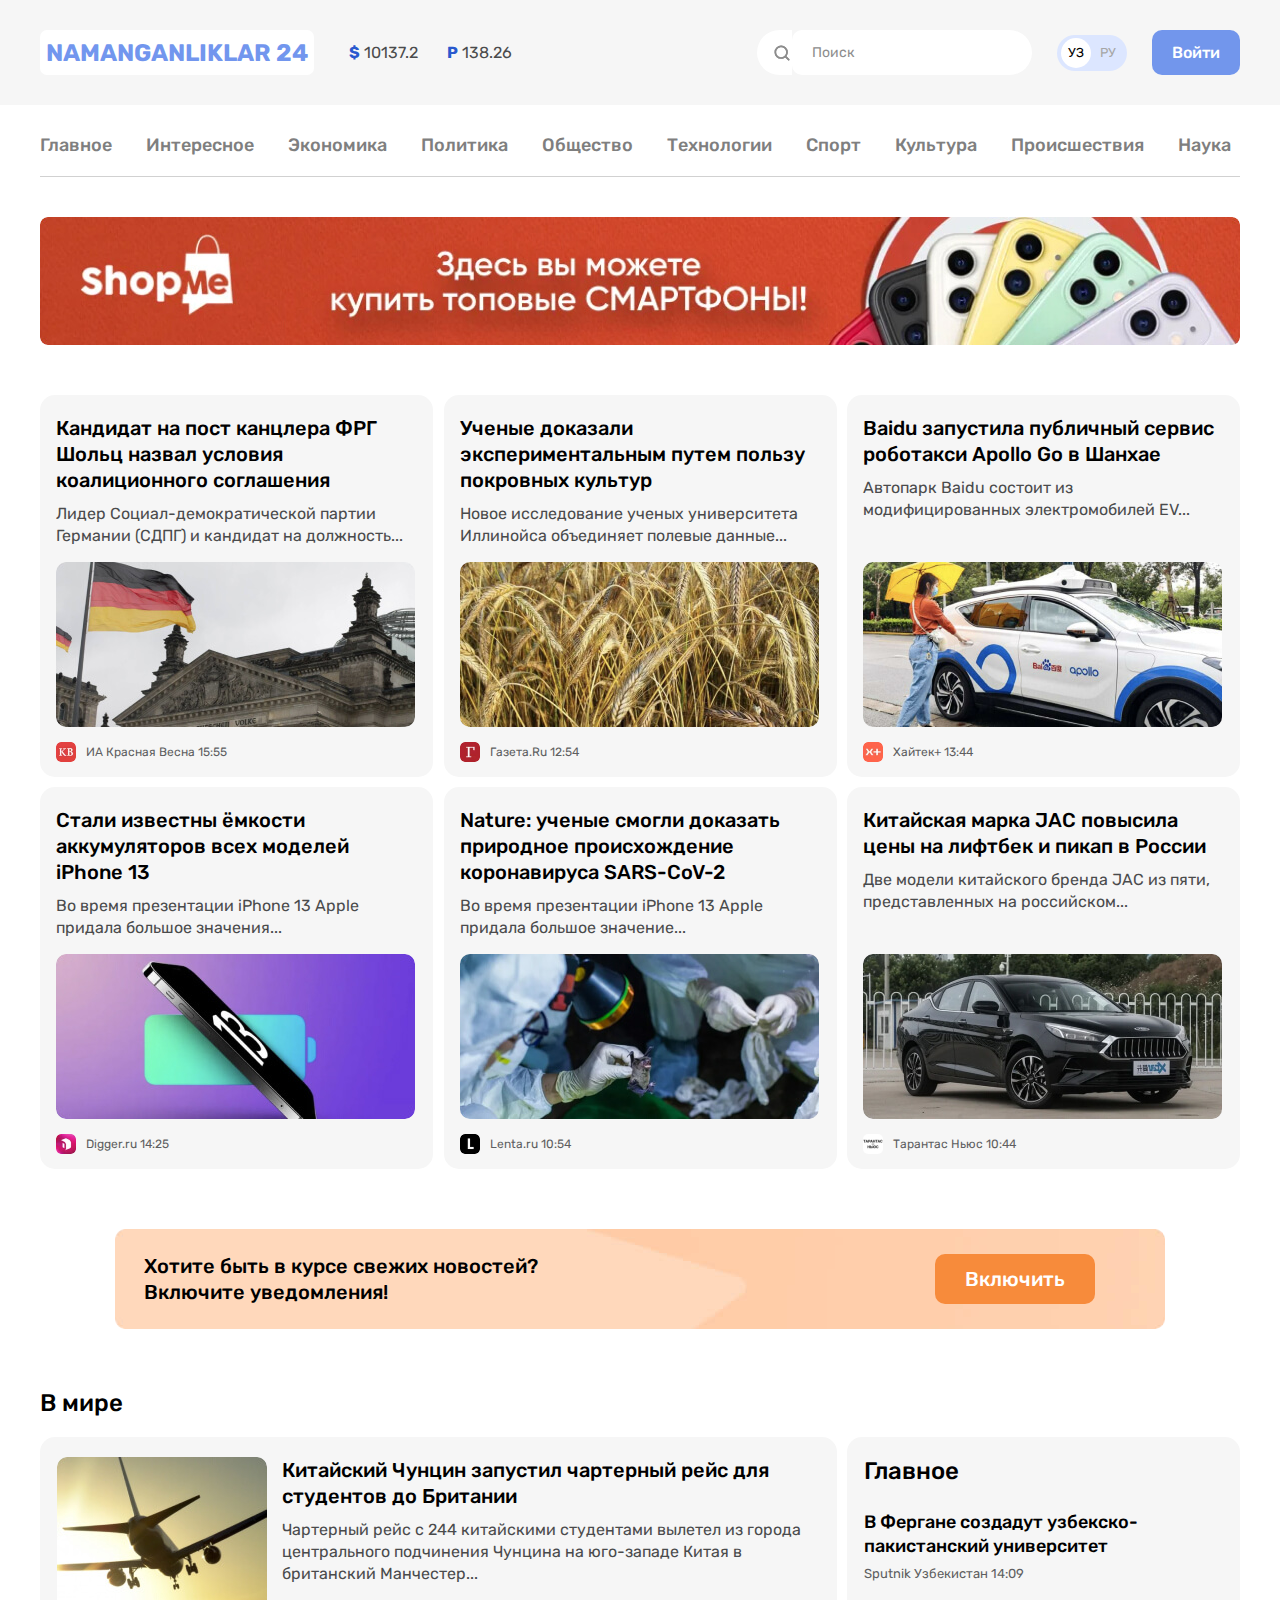
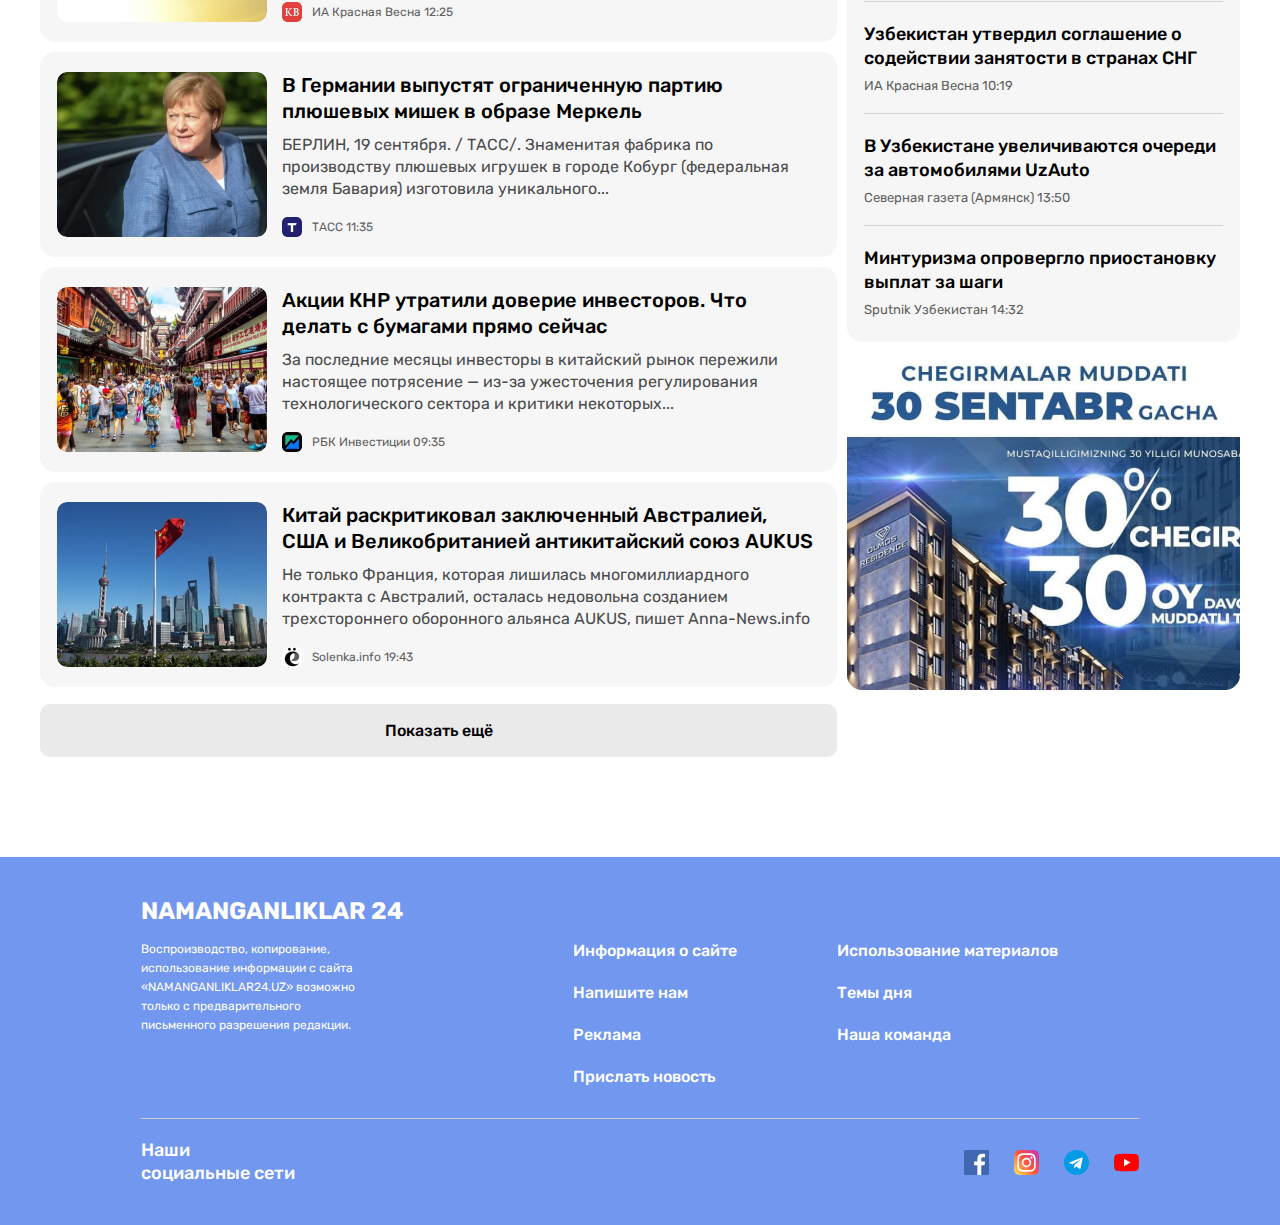
==== commit 1b5d6b98: "optimisation 11.11.2021" ====
--- a/index.html
+++ b/index.html
@@ -343,7 +343,7 @@
 	<footer class="site-footer">
 		<div class="site-footer-container">
 			<div class="site-footer-top">
-				<a href="#" class="site-logo site-logo--white">namanganliklar 24</a>
+				<a href="index.html" class="site-logo site-logo--white">namanganliklar 24</a>
 				<div class="site-footer-top__col">
 					<p class="site-footer-top__text">
 						Воспроизводство, копирование, использование информации с сайта «NAMANGANLIKLAR24.UZ» возможно только с предварительного письменного разрешения редакции.
--- a/styles/styles.css
+++ b/styles/styles.css
@@ -4,6 +4,7 @@
 }
 html {
   height: 100%;
+  scroll-behavior: smooth;
 }
 body {
   display: flex;
@@ -57,7 +58,14 @@
   display: block;
   object-fit: cover;
 }
-.title-md, .title-lg, .title-sm {
+
+/*  title-sm 18-24 h5
+    title-md 20-26 h4
+    title-lg 24-28 h3
+    title-xl 26-36 h2
+    text-sm 13-15 */
+
+.title-md, .title-lg, .title-sm, .title-xl {
   font-weight: 500;
   color: #000;
 }
@@ -75,6 +83,11 @@
   margin-bottom: 10px;
   font-size: 20px;
   line-height: 26px;
+}
+.title-xl {
+  margin: 0;
+  font-size: 26px;
+  line-height: 36px;
 }
 .title-lg {
   margin: 0;
@@ -414,7 +427,10 @@
 }
 
 /* SITE-FOOTER  */
-
+.site-footer *:focus {
+  outline: 1px dashed #fff;
+  outline-offset: 5px;
+}
 .site-footer {
   padding: 40px 0;
   background-color: #7297ef;
@@ -433,6 +449,7 @@
   border-bottom:1px solid #cecece;
 }
 .site-logo--white {
+  display: block;
   margin-bottom: 15px;
 }
 .site-footer-top__col {
@@ -491,6 +508,9 @@
 .site-footer-bottom__list-item:active {
   transform: scale(1.5);
 }
+.site-footer-bottom__link {
+  display: block;
+}
 
 /* page write-to-us  */
 .write-to-us__title {
@@ -564,8 +584,19 @@
   margin-bottom: 0;
 }
 
-
-
+/* articles */
+
+.news-desc {
+  width: 797px;
+}
+.news-desc__img {
+  margin-bottom: 25px;
+}
+.news-desc__text{
+  font-size: 20px;
+  line-height: 30px;
+  color:#000;
+}
 
 
 @media
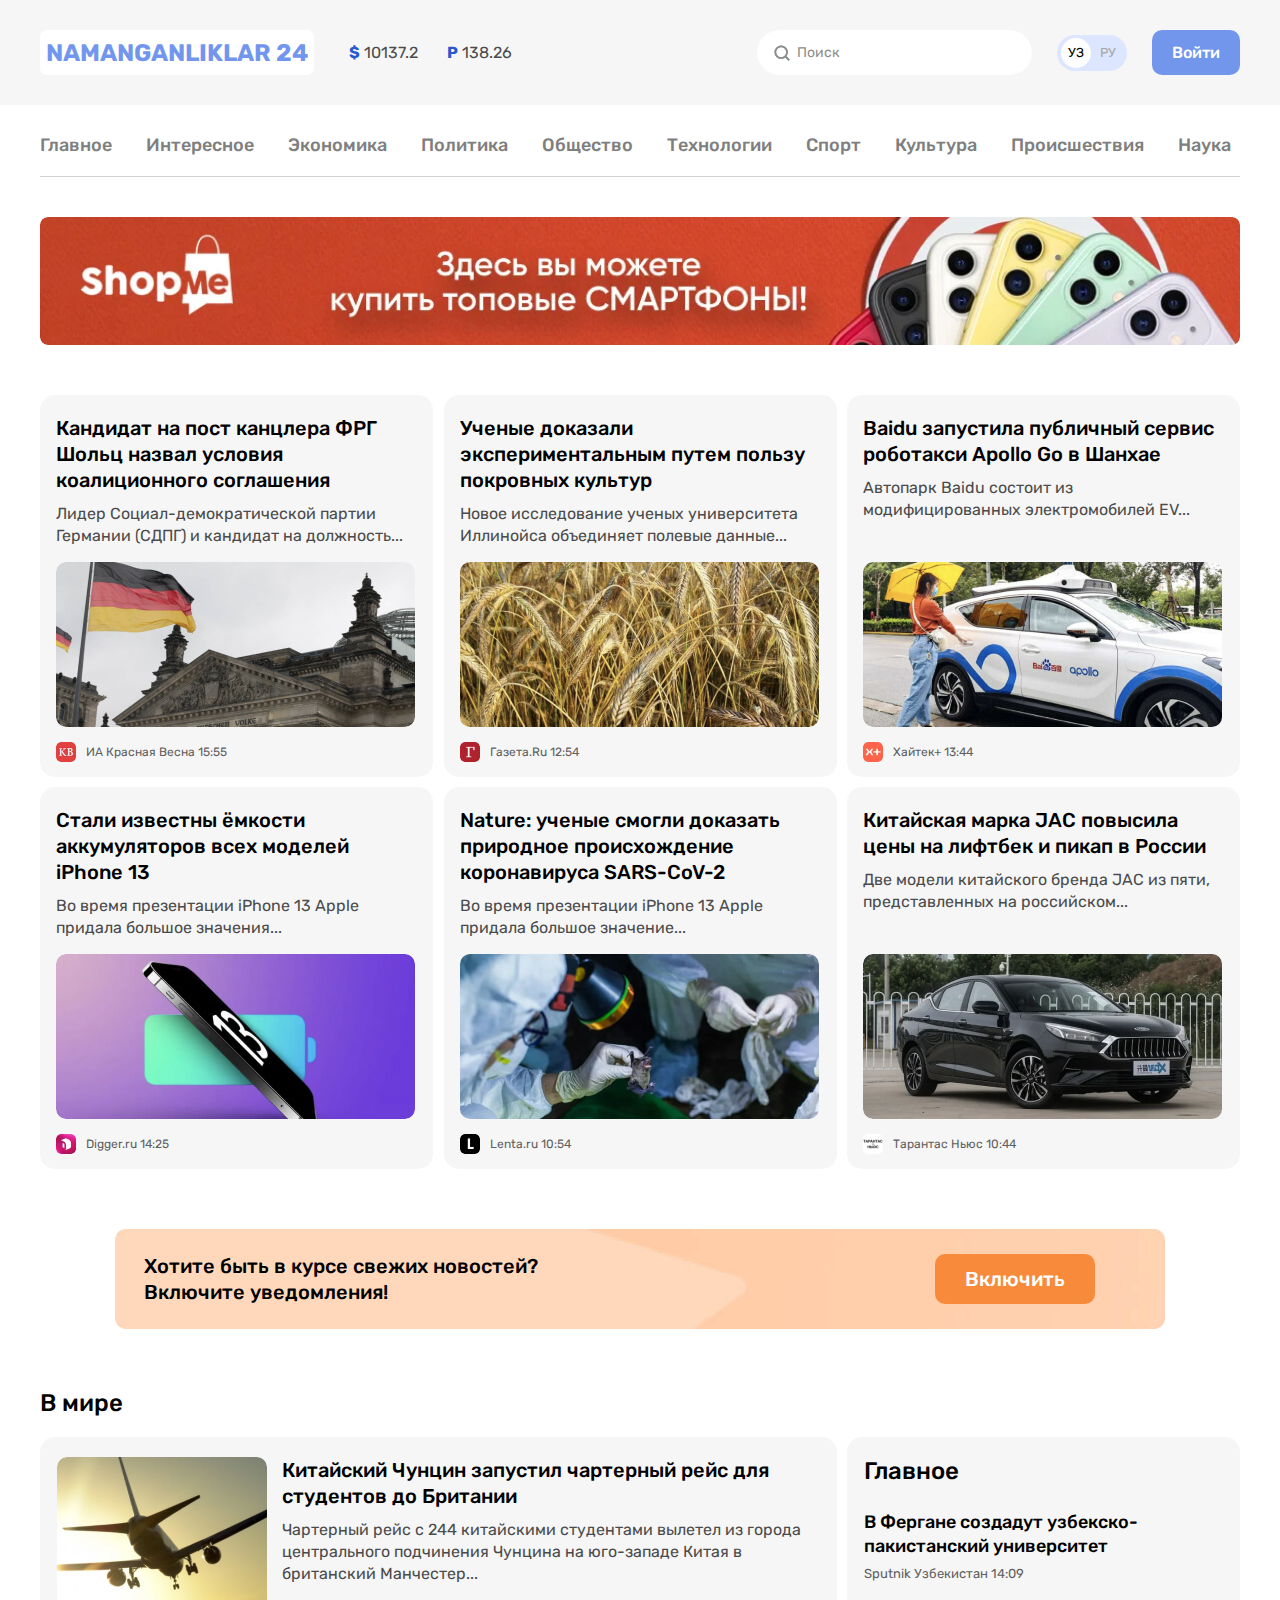
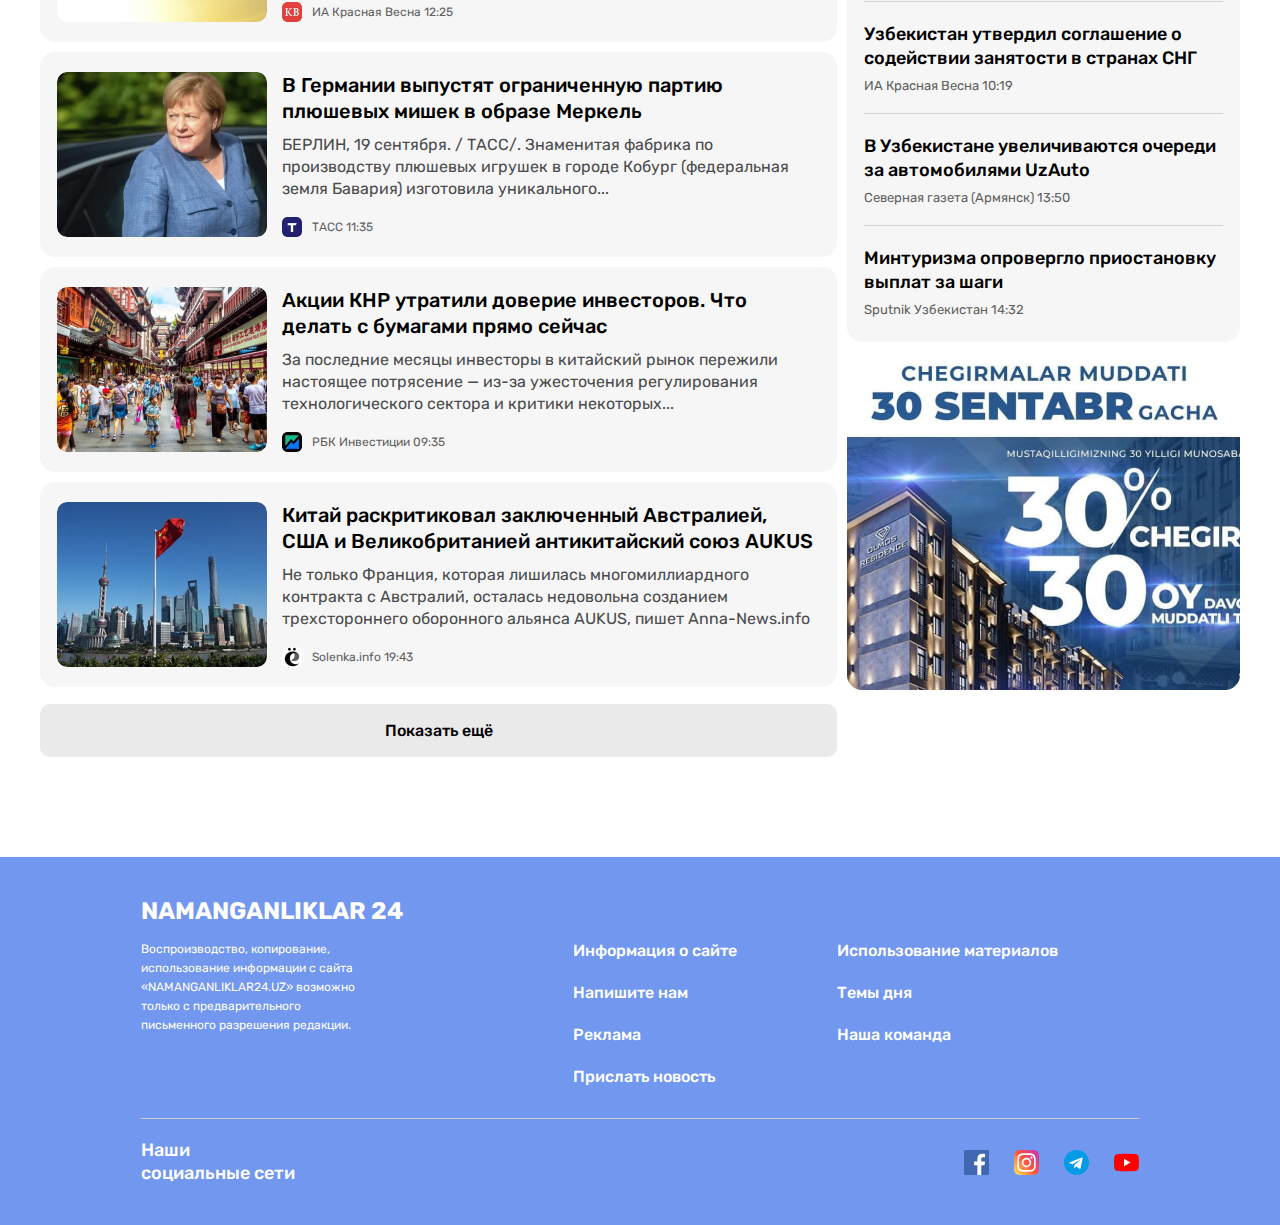
==== commit b175bc3e: "use prefix and minifier" ====
--- a/index.html
+++ b/index.html
@@ -8,8 +8,9 @@
   <link rel="preconnect" href="https://fonts.googleapis.com">
   <link rel="preconnect" href="https://fonts.gstatic.com" crossorigin>
   <link href="https://fonts.googleapis.com/css2?family=Rubik:wght@400;500;700&display=swap" rel="stylesheet">
-  <link rel="stylesheet" href="/styles/normalize.css">
-  <link rel="stylesheet" href="/styles/styles.css">
+  <!-- <link rel="stylesheet" href="/styles/normalize.css"> -->
+  <!-- <link rel="stylesheet" href="/styles/styles.css"> -->
+	<link rel="stylesheet" href="/styles/styles.min.css">
 </head>
 <body>
 
@@ -31,10 +32,10 @@
 				<ul class="site-header__col-2">
 					<li class=" site-header-lists">
 						<form class="search-wrapper" action="https://echo.htmlacademy.ru" method="GET">
-							<button type="submit" class="search-button">
+							<!-- <button type="submit" class="search-button">
 								<img class="search-button__img" src="/img/search.svg" alt="search icon">
-							</button>
-							<input type="search" name="search" id="search" placeholder="Поиск" aria-label="Поиск" required>
+							</button> -->
+							<input class="search-input" type="search" name="search" id="search" placeholder="Поиск" aria-label="Поиск" required>
 						</form>
 					</li>
 					<li class="lang-current site-header-lists">
@@ -343,7 +344,9 @@
 	<footer class="site-footer">
 		<div class="site-footer-container">
 			<div class="site-footer-top">
-				<a href="index.html" class="site-logo site-logo--white">namanganliklar 24</a>
+				<div class="site-footer-top__logo-wrapper">
+					<a href="index.html" class="site-logo site-logo--white">namanganliklar 24</a>
+				</div>
 				<div class="site-footer-top__col">
 					<p class="site-footer-top__text">
 						Воспроизводство, копирование, использование информации с сайта «NAMANGANLIKLAR24.UZ» возможно только с предварительного письменного разрешения редакции.
--- a/styles/styles.css
+++ b/styles/styles.css
@@ -77,6 +77,17 @@
 }
 .title-transition:active {
   color:#517ee6;
+}
+.animation-transition  {
+  display: block;
+  width: 0;
+  height: 3px;
+  background-color:#7296ee;
+  border-radius:50px;
+  transition:width .4s ease;
+}
+.our-info__text:hover .animation-transition{
+  width: 25%;
 }
 .title-md {
   margin-top: 0;
@@ -167,15 +178,21 @@
   height: 45px;
   border-radius: 60px;
 }
-.search-button {
+/* .search-button {
   padding-left: 15px;
   background-color: #fff;
 }
+.search-button__img {
+  vertical-align: bottom;
+} */
 .search-button, #search {
   border: none;
 }
-.search-button__img {
-  vertical-align: bottom;
+.search-input {
+  padding-left: 40px;
+  background-image:url(/img/search.svg);
+  background-repeat:no-repeat;
+  background-position:15px center;
 }
 .lang-current {
   display: flex;
@@ -448,8 +465,7 @@
   margin-bottom: 20px;
   border-bottom:1px solid #cecece;
 }
-.site-logo--white {
-  display: block;
+.site-footer-top__logo-wrapper {
   margin-bottom: 15px;
 }
 .site-footer-top__col {
@@ -513,6 +529,9 @@
 }
 
 /* page write-to-us  */
+.section-write-to-us {
+  margin-top: 20px;
+}
 .write-to-us__title {
   margin-bottom: 20px;
 }
@@ -564,6 +583,7 @@
   border-radius:10px;
 }
 .our-info-item:not(:last-child) {
+  padding-bottom: 17px;
   border-bottom: 1px solid #d2d2d2;
   margin-bottom: 20px;
 }
--- a/styles/styles.min.css
+++ b/styles/styles.min.css
@@ -0,0 +1 @@
+/*! normalize.css v8.0.1 | MIT License | github.com/necolas/normalize.css */html{line-height:1.15;-webkit-text-size-adjust:100%}body{margin:0}main{display:block}h1{font-size:2em;margin:.67em 0}hr{-webkit-box-sizing:content-box;box-sizing:content-box;height:0;overflow:visible}pre{font-family:monospace,monospace;font-size:1em}a{background-color:transparent}abbr[title]{border-bottom:none;text-decoration:underline;-webkit-text-decoration:underline dotted;text-decoration:underline dotted}b,strong{font-weight:bolder}code,kbd,samp{font-family:monospace,monospace;font-size:1em}small{font-size:80%}sub,sup{font-size:75%;line-height:0;position:relative;vertical-align:baseline}sub{bottom:-.25em}sup{top:-.5em}img{border-style:none}button,input,optgroup,select,textarea{font-family:inherit;font-size:100%;line-height:1.15;margin:0}button,input{overflow:visible}button,select{text-transform:none}[type=button],[type=reset],[type=submit],button{-webkit-appearance:button}[type=button]::-moz-focus-inner,[type=reset]::-moz-focus-inner,[type=submit]::-moz-focus-inner,button::-moz-focus-inner{border-style:none;padding:0}[type=button]:-moz-focusring,[type=reset]:-moz-focusring,[type=submit]:-moz-focusring,button:-moz-focusring{outline:1px dotted ButtonText}fieldset{padding:.35em .75em .625em}legend{-webkit-box-sizing:border-box;box-sizing:border-box;color:inherit;display:table;max-width:100%;padding:0;white-space:normal}progress{vertical-align:baseline}textarea{overflow:auto}[type=checkbox],[type=radio]{-webkit-box-sizing:border-box;box-sizing:border-box;padding:0}[type=number]::-webkit-inner-spin-button,[type=number]::-webkit-outer-spin-button{height:auto}[type=search]{-webkit-appearance:textfield;outline-offset:-2px}[type=search]::-webkit-search-decoration{-webkit-appearance:none}::-webkit-file-upload-button{-webkit-appearance:button;font:inherit}details{display:block}summary{display:list-item}template{display:none}[hidden]{display:none}*,::after,::before{-webkit-box-sizing:border-box;box-sizing:border-box}html{height:100%;scroll-behavior:smooth}body{display:-webkit-box;display:-ms-flexbox;display:flex;-webkit-box-orient:vertical;-webkit-box-direction:normal;-ms-flex-direction:column;flex-direction:column;height:100%;margin:0;font-family:Rubik,Arial,sans-serif;font-size:16px;line-height:22px;color:#4a4b4c;background-color:#fff}a{text-decoration:none;color:#000}p{margin:0}ul{margin:0;list-style-type:none}.container{width:100%;max-width:1260px;margin:0 auto;padding:0 30px}.d-none{display:none}button{padding:0;cursor:pointer}input{padding:0 6px;width:100%}::-webkit-input-placeholder{font-size:14px;line-height:17px;color:#8d8d8d}::-moz-placeholder{font-size:14px;line-height:17px;color:#8d8d8d}:-ms-input-placeholder{font-size:14px;line-height:17px;color:#8d8d8d}::-ms-input-placeholder{font-size:14px;line-height:17px;color:#8d8d8d}::placeholder{font-size:14px;line-height:17px;color:#8d8d8d}:focus{outline:2px dotted #7296ee;outline-offset:1px}img{display:block;-o-object-fit:cover;object-fit:cover}.title-lg,.title-md,.title-sm,.title-xl{font-weight:500;color:#000}.title-transition{-webkit-transition:color .3s ease;-o-transition:color .3s ease;transition:color .3s ease}.title-transition:hover{color:#7296ee}.title-transition:active{color:#517ee6}.animation-transition{display:block;width:0;height:3px;background-color:#7296ee;border-radius:50px;-webkit-transition:width .4s ease;-o-transition:width .4s ease;transition:width .4s ease}.our-info__text:hover .animation-transition{width:25%}.title-md{margin-top:0;margin-bottom:10px;font-size:20px;line-height:26px}.title-xl{margin:0;font-size:26px;line-height:36px}.title-lg{margin:0;font-size:24px;line-height:28px}.title-sm{margin-top:0;font-size:18px;line-height:24px}.text-sm{font-size:13px;line-height:15px;color:#5e5f61}.more-text{font-size:20px;line-height:30px;color:#000}.site-header{margin-bottom:30px;padding:30px 0;background-color:#f6f6f6}.site-header-wrapper{display:-webkit-box;display:-ms-flexbox;display:flex;-webkit-box-pack:justify;-ms-flex-pack:justify;justify-content:space-between}.site-header__col-1{display:-webkit-box;display:-ms-flexbox;display:flex;-webkit-box-pack:justify;-ms-flex-pack:justify;justify-content:space-between;-webkit-box-align:center;-ms-flex-align:center;align-items:center}.site-logo{font-size:24px;font-weight:700;line-height:28px;text-transform:uppercase;-webkit-transition:opacity .4s ease;-o-transition:opacity .4s ease;transition:opacity .4s ease}.site-logo:hover{opacity:.8}.site-logo:active{opacity:.6}.site-logo--blue{margin-right:35px;padding:9px 6px 8px;border-radius:7px;background-color:#fff;color:#7296ee}.currency-info:not(:last-child){margin-right:25px}.currency-info__icon{text-transform:uppercase;font-weight:700;line-height:19px;color:#2959ce}.site-header__col-2{display:-webkit-box;display:-ms-flexbox;display:flex;-webkit-box-align:center;-ms-flex-align:center;align-items:center}.site-header-lists:not(:last-child){margin-right:25px}.search-wrapper{overflow:hidden;display:-webkit-box;display:-ms-flexbox;display:flex;width:275px;height:45px;border-radius:60px}#search,.search-button{border:none}.search-input{padding-left:40px;background-image:url(/img/search.svg);background-repeat:no-repeat;background-position:15px center}.lang-current{display:-webkit-box;display:-ms-flexbox;display:flex;-ms-flex-pack:distribute;justify-content:space-around;width:70px;padding:3px;border-radius:39px;background-color:#dce6ff}.lang-current__link{width:30px;display:inline-block;border-radius:50%;font-size:13px;line-height:30px;text-transform:uppercase;text-align:center;color:#a6a6a6}.lang-current--active{color:#000;background-color:#fff}.btn{font-weight:500;line-height:19px;border:none;border-radius:10px;padding:13px 20px;color:#fff;-webkit-transition:opacity .4s ease;-o-transition:opacity .4s ease;transition:opacity .4s ease}.btn:hover{opacity:.8}.btn:active{opacity:.6}.btn--primary{background-color:#7296ec}.navigation{margin-bottom:40px}.site-nav{display:-webkit-box;display:-ms-flexbox;display:flex;-webkit-box-align:center;-ms-flex-align:center;align-items:center;-ms-flex-wrap:wrap;flex-wrap:wrap;margin-bottom:16px}.highlight-line{max-width:1200px;height:1px;margin:0 auto;border:none;background-color:#d1d1d1}.site-nav-lists:not(:last-child){margin-right:34px}.site-nav-links{display:block;margin-bottom:4px;font-size:18px;font-weight:500;line-height:21px;color:#7f7f7f;-webkit-transition:opacity .4s ease;-o-transition:opacity .4s ease;transition:opacity .4s ease}.site-nav-links:hover{opacity:.8}.site-nav-links:active{opacity:.6}.index-promo{margin-bottom:50px}.index-promo__img{display:block;border-radius:8px}.main-content{-webkit-box-flex:1;-ms-flex-positive:1;flex-grow:1;padding-bottom:100px}.news-grid{display:-webkit-box;display:-ms-flexbox;display:flex;-webkit-box-pack:justify;-ms-flex-pack:justify;justify-content:space-between;-ms-flex-wrap:wrap;flex-wrap:wrap;margin-bottom:50px}.news-grid__item{display:-webkit-box;display:-ms-flexbox;display:flex;-webkit-box-pack:justify;-ms-flex-pack:justify;justify-content:space-between;-webkit-box-orient:vertical;-webkit-box-direction:normal;-ms-flex-direction:column;flex-direction:column;max-width:393px;margin-bottom:10px;padding:20px 16px 15px;border-radius:15px;background-color:#f6f6f6}.news-grid-title{display:inline-block;-webkit-transition:color .4s ease,opacity .4s ease;-o-transition:color .4s ease,opacity .4s ease;transition:color .4s ease,opacity .4s ease}.news-grid-text{margin-bottom:15px;-webkit-box-flex:1;-ms-flex-positive:1;flex-grow:1}.list-news-img-wrapper{display:block;margin-bottom:15px}.list-news__img{display:block;border-radius:10px}.news-footer-icons{display:-webkit-box;display:-ms-flexbox;display:flex;-webkit-box-align:center;-ms-flex-align:center;align-items:center}.news-footer-icon{margin-right:10px;border-radius:5px}.news-footer-desc,.news-footer-time{font-size:12px;line-height:14px;color:#5e5f61}.news-footer-desc{margin-right:3px}.notification-cta{display:-webkit-box;display:-ms-flexbox;display:flex;-webkit-box-pack:justify;-ms-flex-pack:justify;justify-content:space-between;-webkit-box-align:center;-ms-flex-align:center;align-items:center;margin-left:75px;margin-right:75px;margin-bottom:60px;padding:24px 70px 24px 29px;border-radius:10px;background-image:url(/img/bg-notif.jpg);background-repeat:no-repeat;background-size:cover;background-position:center}.notification-cta__title{margin:0}.btn--turn{font-size:20px;line-height:24px;background-color:#f78b3b;padding-right:30px;padding-left:30px}.main-news__title{margin-top:0;margin-bottom:20px}.news-col{display:-webkit-box;display:-ms-flexbox;display:flex;-ms-flex-wrap:wrap;flex-wrap:wrap;margin-left:-10px}.news-col__row{margin-left:10px}.main-news__item{width:797px;display:-webkit-box;display:-ms-flexbox;display:flex;padding:20px 20px 20px 17px;border-radius:15px;background-color:#f6f6f6}.main-news__item:not(:last-of-type){margin-bottom:10px}.main-news-img__link{margin-right:15px}.main-news-img{display:block;border-radius:10px}.main-news__text{margin-bottom:17px}.show-more{display:block;border-radius:10px;margin-top:17px;padding-top:17px;padding-bottom:17px;font-weight:500;font-size:16px;line-height:19px;text-align:center;background-color:#eaeaea;-webkit-transition:background-color .4s ease;-o-transition:background-color .4s ease;transition:background-color .4s ease}.show-more:hover{background-color:rgba(0,0,0,.15)}.show-more:active{background-color:rgba(0,0,0,.2)}.sidebar{padding-top:48px;width:393px}.sidebar__row{padding-top:20px;padding-left:17px;padding-right:17px;padding-bottom:25px;margin-bottom:10px;background-color:#f6f6f6;border-radius:15px}.sidebar__title{margin-bottom:25px}.sidebar-content:not(:last-of-type){padding-bottom:20px;margin-bottom:20px}.sidebar-content:not(:last-of-type){border-bottom:1px solid #d2d2d2}.sidebar__subtitle{margin-bottom:8px}.news-src{font-size:13px;line-height:15px;color:#5e5f61}.sidebar-promo__img{border-radius:15px}.site-footer :focus{outline:1px dashed #fff;outline-offset:5px}.site-footer{padding:40px 0;background-color:#7297ef}.site-footer-top__link,.site-footer-top__text,.site-logo--white{color:#fff}.site-footer-container{max-width:998px;width:100%;margin:0 auto}.site-footer-top{padding-bottom:30px;margin-bottom:20px;border-bottom:1px solid #cecece}.site-footer-top__logo-wrapper{margin-bottom:15px}.site-footer-top__col{display:-webkit-box;display:-ms-flexbox;display:flex}.site-footer-top__text{max-width:229px;margin-right:203px;font-size:12px;line-height:19px}.site-footer-top__list{padding:0}.site-footer-top__list:first-of-type{margin-right:100px}.site-footer-top__list-item:not(:last-child){margin-bottom:20px}.site-footer-top__link{font-weight:500;line-height:19px;-webkit-transition:opacity .4s ease;-o-transition:opacity .4s ease;transition:opacity .4s ease}.site-footer-top__link:hover{opacity:.6}.site-footer-top__link:active{opacity:.4}.site-footer-bottom{display:-webkit-box;display:-ms-flexbox;display:flex;-webkit-box-pack:justify;-ms-flex-pack:justify;justify-content:space-between;-webkit-box-align:center;-ms-flex-align:center;align-items:center}.title-sm--white{margin:0;line-height:23px;color:#fff}.site-footer-bottom__list{padding-left:0;display:-webkit-box;display:-ms-flexbox;display:flex}.site-footer-bottom__list-item:not(:last-child){margin-right:25px}.site-footer-bottom__list-item{-webkit-transition:-webkit-transform .4s ease;transition:-webkit-transform .4s ease;-o-transition:transform .4s ease;transition:transform .4s ease;transition:transform .4s ease,-webkit-transform .4s ease}.site-footer-bottom__list-item:hover{-webkit-transform:translateY(-5px);-ms-transform:translateY(-5px);transform:translateY(-5px)}.site-footer-bottom__list-item:active{-webkit-transform:scale(1.5);-ms-transform:scale(1.5);transform:scale(1.5)}.site-footer-bottom__link{display:block}.section-write-to-us{margin-top:20px}.write-to-us__title{margin-bottom:20px}.write-to-us-wrapper{display:-webkit-box;display:-ms-flexbox;display:flex;-webkit-box-align:start;-ms-flex-align:start;align-items:flex-start}.write-to-us__form{-webkit-box-flex:1;-ms-flex-positive:1;flex-grow:1;margin-right:10px}.write-to-us__inputs{margin-bottom:20px}.name-number-wrapper{display:-webkit-box;display:-ms-flexbox;display:flex;margin-bottom:10px}.input-name{margin-right:10px}.input-email{margin-bottom:10px}input,textarea{padding:18px 20px;border:1px solid rgba(0,0,0,.2);border-radius:10px}textarea{display:block;resize:none;width:100%;min-height:180px}.textarea-message{margin:0}.btn-wrapper{text-align:right}.btn-send{padding:17px 30px}.our-info{-webkit-box-flex:1;-ms-flex-positive:1;flex-grow:1;padding:40px 25px;background-color:#f6f6f6;border-radius:10px}.our-info-item:not(:last-child){padding-bottom:17px;border-bottom:1px solid #d2d2d2;margin-bottom:20px}.our-info__title{margin:0;margin-bottom:7px;font-weight:500;font-size:20px;line-height:24px;color:#000}.our-info__text{margin-bottom:20px;line-height:19px;color:#000}.our__address-text{margin-bottom:0}.news-desc{width:797px}.news-desc__img{margin-bottom:25px}.news-desc__text{font-size:20px;line-height:30px;color:#000}@media only screen and (-webkit-min-device-pixel-ratio:2),only screen and (-o-min-device-pixel-ratio:2/1),only screen and (min-device-pixel-ratio:2),only screen and (-webkit-min-device-pixel-ratio:2),only screen and (-o-min-device-pixel-ratio:2/1),only screen and (min-resolution:192dpi),only screen and (min-resolution:2dppx){.notification-cta{background-image:url(/img/bg-notif@2x.jpg)}}